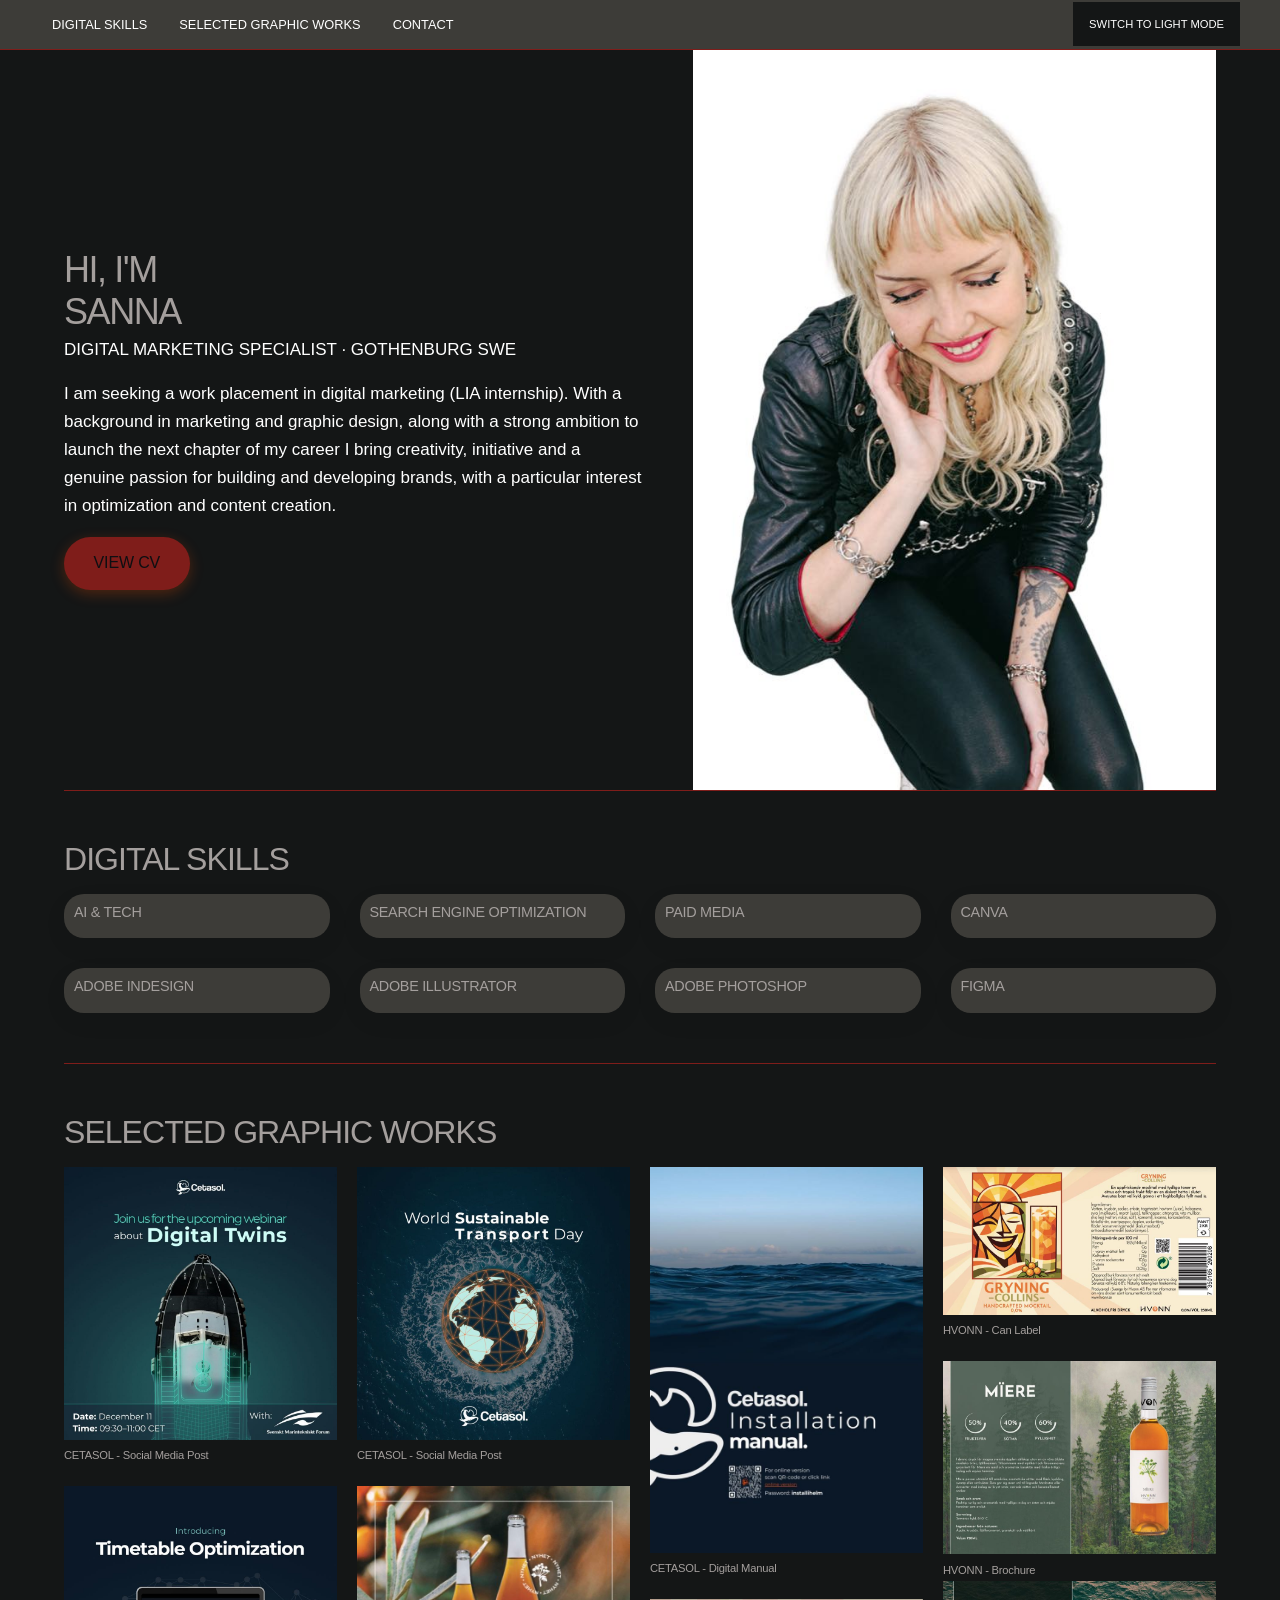
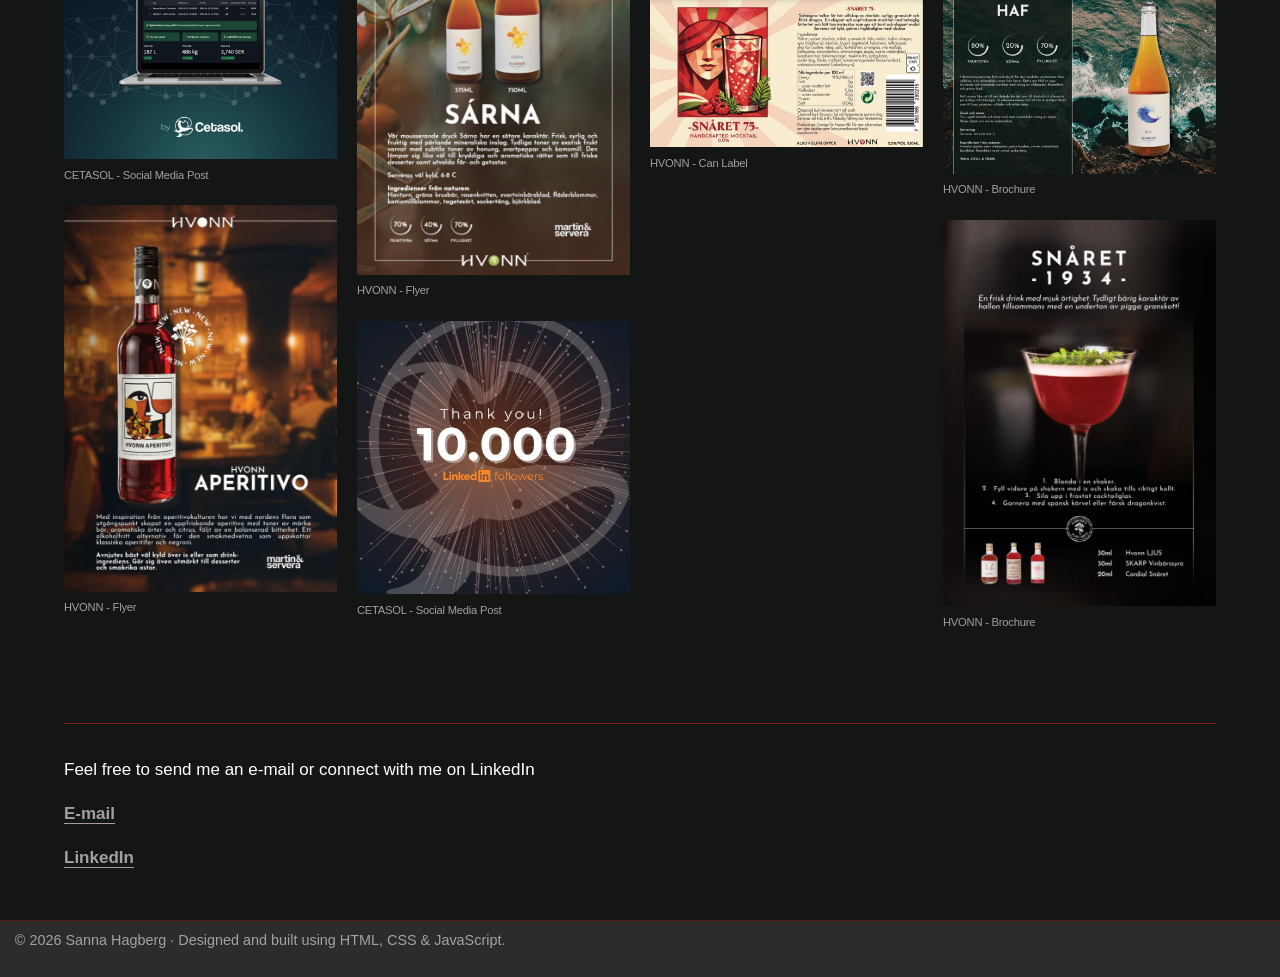
==== index.html @ 746842b5 "Publish current portfolio website" ====
<!DOCTYPE html>
<html lang="en">


<head>
    <meta charset="utf-8">
    <meta name="viewport" content="width=device-width, initial-scale=1">
    <title>Sanna Hagberg – Digital marknadsförare i Göteborg</title>
    <meta name="description" content="Sanna Hagberg personlig portfolio/hemsida">
    <link rel="stylesheet" href="style.css">
    <script defer src="script.js"></script>
    <!-- Google Tag Manager -->
    <script>(function (w, d, s, l, i) {
            w[l] = w[l] || []; w[l].push({
                'gtm.start':
                    new Date().getTime(), event: 'gtm.js'
            }); var f = d.getElementsByTagName(s)[0],
                j = d.createElement(s), dl = l != 'dataLayer' ? '&l=' + l : ''; j.async = true; j.src =
                    'https://www.googletagmanager.com/gtm.js?id=' + i + dl; f.parentNode.insertBefore(j, f);
        })(window, document, 'script', 'dataLayer', 'GTM-K5WHFFH3');</script>
    <!-- End Google Tag Manager -->
</head>

<dialog id="bildvisare">
    <button class="bildvisare-stang" type="button" aria-label="Stäng">×</button>
    <img src="" alt="">
</dialog>

<!--header-->

<body>
    <!-- Google Tag Manager (noscript) -->
    <noscript><iframe src="https://www.googletagmanager.com/ns.html?id=GTM-K5WHFFH3" height="0" width="0"
            style="display:none;visibility:hidden"></iframe></noscript>
    <!-- End Google Tag Manager (noscript) -->
    <header class="sidhuvud">
        <nav aria-label="Huvudmeny">
            <ul>
                <li><a href="#tjanster">DIGITAL SKILLS</a></li>
                <li><a href="#projekt">SELECTED GRAPHIC WORKS</a></li>
                <li><a href="#kontakt">CONTACT</a></li>
            </ul>
        </nav>
        <button id="tema" type="button" hidden>SWITCH TO LIGHT MODE</button>
    </header>
    <!--header slut-->
    <main>


        <section class="intro">
            <div class="intro-text">
                <h1>HI, I'M<br>SANNA</h1>
                <p class="intro-roll">DIGITAL MARKETING SPECIALIST · GOTHENBURG SWE</p>
                <p class="intro-beskrivning">
                    I am seeking a work placement in digital marketing (LIA internship). With a background in marketing
                    and graphic design, along with a strong ambition to launch the next chapter of my career I bring
                    creativity, initiative and a genuine passion for building and developing brands, with a particular
                    interest in optimization and content creation.
                </p>
                <a class="knapp" href="img/sannaCV.jpg" download>VIEW CV
                </a>
            </div>

            <div class="intro-bild">
                <img src="img/profilbild2.jpg" alt="Porträtt av Sanna Hagberg">
            </div>
        </section>
        <!--hero slut-->

        <!--skills section-->
        <section id="tjanster">
            <h2>DIGITAL SKILLS</h2>
            <ul class="rutnat">
                <li class="kort">
                    <h3>AI & TECH</h3>
                </li>
                <li class="kort">
                    <h3>SEARCH ENGINE OPTIMIZATION</h3>
                </li>
                <li class="kort">
                    <h3>PAID MEDIA</h3>
                </li>
                <li class="kort">
                    <h3>CANVA</h3>
                </li>
                <li class="kort">
                    <h3>ADOBE INDESIGN</h3>
                </li>
                <li class="kort">
                    <h3>ADOBE ILLUSTRATOR</h3>
                </li>
                <li class="kort">
                    <h3>ADOBE PHOTOSHOP</h3>
                </li>
                <li class="kort">
                    <h3>FIGMA</h3>
                </li>
            </ul>
        </section>

        <!--projekt section-->
        <section id="projekt">
            <h2>SELECTED GRAPHIC WORKS</h2>
            <div class="rutnat">
                <article class="kort">
                    <img src="img/digitaltwin2.jpg" alt="Inlägg för Cetasol om digitala tvillingar">
                    <h3>CETASOL - Social Media Post</h3>
                </article>
                <article class="kort">
                    <img src="img/timet-introduction1 copy.jpg"
                        alt="Innehållskalender för en månad med inlägg markerade per kanal" width="600" height="400">
                    <h3>CETASOL - Social Media Post</h3>
                </article>
                <article class="kort">
                    <img src="img/aperitivo.jpg" alt="HVONN" width="600" height="400">
                    <h3>HVONN - Flyer</h3>
                </article>
                <article class="kort">
                    <img src="img/World Sustainable Transport Day copy.jpg" alt="sustainable" width="600" height="400">
                    <h3>CETASOL - Social Media Post</h3>
                </article>
                <article class="kort">
                    <img src="img/sarna.jpg" alt="sarna flyer" width="600" height="400">
                    <h3>HVONN - Flyer</h3>
                </article>
                <article class="kort">
                    <img src="img/10K-linkedin.jpg" alt="10K" width="600" height="400">
                    <h3>CETASOL - Social Media Post</h3>
                </article>
                <article class="kort">
                    <img src="img/manual-framsida.jpg" alt="10K" width="600" height="400">
                    <h3>CETASOL - Digital Manual</h3>
                </article>
                <article class="kort">
                    <img src="img/snåret75.jpg" alt="10K" width="600" height="400">
                    <h3>HVONN - Can Label</h3>
                </article>
                <article class="kort">
                    <img src="img/gryning.jpg" alt="10K" width="600" height="400">
                    <h3>HVONN - Can Label</h3>
                </article>
                <article class="kort">
                    <img src="img/miere.jpg" alt="10K" width="600" height="400">
                    <h3>HVONN - Brochure</h3>
                    <article class="kort">
                        <img src="img/haf.jpg" alt="10K" width="600" height="400">
                        <h3>HVONN - Brochure</h3>
                    </article>
                    <article class="kort">
                        <img src="img/snaret.jpg" alt="10K" width="600" height="400">
                        <h3>HVONN - Brochure</h3>
                    </article>
                </article>
            </div>
        </section>
        <!--projekt slut-->

        <!--kontakt section-->
        <section id="kontakt">
            <p>Feel free to send me an e-mail or connect with me on LinkedIn</p>
            <p><a href="mailto:sanna-hagberg@hotmail.com">E-mail</a></p>
            <p><a href="https://www.linkedin.com/in/sanna-hagberg-74225533b/" target="_blank"
                    rel="noopener">LinkedIn</a>
            </p>
        </section>
    </main>
    <!--kontakt slut-->

    <!--footer section-->
    <footer>
        <p>© 2026 Sanna Hagberg · Designed and built using HTML, CSS & JavaScript.</p>
    </footer>
    <!--footer slut-->
</body>


</html>
---- style.css ----
@import url('https://fonts.googleapis.com/css2?family=Plus+Jakarta+Sans:wght@400;500;600;700;800&display=swap');

/* 1 · Box-modellen: bredden gäller hela lådan */
*,
*::before,
*::after {
    box-sizing: border-box;
}

/* 2 · Varumärket som variabler */
:root {
    --text: #ffffff;
    --yta: #141616;
    --yta-2: #3D3C38;
    --kant: #7F1D1A;
    --primar: #A49F9D;
    --accent: #7F1D1A;
    --knapptext: #0e0f12;
    --luft: 1.25rem;
    --radie: 20px;
    --skugga: 0 8px 24px rgba(20, 21, 24, 0.06);
}

/* 3 · Grundstil (mobilversionen först) */
html {
    scroll-behavior: smooth;
}

body {
    margin: 0;
    font-family: "Google Sans Flex", sans-serif;
    font-weight: 300;
    font-size: 1.0625rem;
    line-height: 1.65;
    color: var(--text);
    background: var(--yta);
    transition: background-color 0.25s ease, color 0.25s ease;
    overflow-x: hidden;
}

h1,
h2,
h3 {
    line-height: 1.15;
    color: var(--primar);
    font-weight: 800;
    letter-spacing: -0.03em;
    margin-top: 0;
}

h1 {
    font-size: 1.875rem;
    margin-bottom: 0.25rem;
    letter-spacing: -0.04em;
}

h2 {
    font-size: 1.65rem;
    margin-bottom: 1rem;
}

h3 {
    font-size: 0.9rem;
    font-weight: 500;
    margin-bottom: 0.5rem;
}

p {
    max-width: 65ch;
    margin-top: 0;
    margin-bottom: 1rem;
}

a {
    color: var(--primar);
    transition: color 0.2s ease;
}

a:hover {
    color: var(--accent);
}

img {
    max-width: 100%;
    height: auto;
    display: block;
}

/* 4 · Sidhuvud och meny */
.sidhuvud {
    display: flex;
    flex-direction: column;
    align-items: flex-start;
    gap: 0.5rem;
    padding: 0.2rem var(--luft);
    background: var(--yta-2);
    border-bottom: 1px solid var(--kant);
    transition: background-color 0.25s ease, border-color 0.25s ease;
}

.roll {
    margin: 0;
    font-size: 0.95rem;
    font-weight: 500;
    opacity: 0.8;
}

nav ul {
    display: flex;
    flex-wrap: wrap;
    gap: 0.5rem;
    list-style: none;
    margin: 0;
    padding: 0;
}

nav a {
    display: inline-block;
    padding: 0.4rem 0.75rem;
    font-size: 0.80rem;
    font-weight: 500;
    text-decoration: none;
    color: var(--text);
    border-radius: 999px;
    transition: background-color 0.2s ease, color 0.2s ease;
}

nav a:hover {
    background: var(--yta);
    color: var(--accent);
    text-decoration: none;
}

/* 5 · Innehållsytan */
main {
    max-width: 90rem;
    margin: 0 auto;
    padding: 0 clamp(1.5rem, 5vw, 5rem);
}

section {
    padding: calc(var(--luft) * 2.5) 0;
    border-bottom: 1px solid var(--kant);
}

section:last-of-type {
    border-bottom: none;
}

.intro {
    display: grid;
    grid-template-columns: 1fr 0.9fr;
    align-items: center;
    /* Behåller textens nuvarande placering */
    gap: 3rem;
    min-height: 620px;
    padding: 0;
}

.intro-bild {
    align-self: end;
    height: auto;
    overflow: visible;
    border: none;
    background: radial-gradient(ellipse at 55% 55%,
            rgba(255, 255, 255, 0.22) 0%,
            rgba(255, 255, 255, 0.10) 40%,
            rgba(255, 255, 255, 0) 72%);
}

.intro-bild img {
    width: 100%;
    height: auto;
    object-fit: contain;
    object-position: bottom;
}

/* På mindre skärmar hamnar bilden under texten */
@media (max-width: 48rem) {
    .intro {
        grid-template-columns: 1fr;
        gap: 2rem;
    }

    .intro-bild {
        height: auto;
        max-width: 400px;
        width: 100%;
        margin: 0 auto;
    }
}

.knapp {
    display: inline-flex;
    align-items: center;
    justify-content: center;
    min-height: 48px;
    padding: 0.85rem 1.85rem;
    background: var(--accent);
    color: var(--knapptext);
    font-size: 1rem;
    font-weight: 700;
    text-decoration: none;
    border-radius: 999px;
    letter-spacing: -0.01em;
    box-shadow: 0 4px 14px rgba(255, 84, 0, 0.25);
    transition: transform 0.2s ease, box-shadow 0.2s ease, filter 0.2s ease;
}

.knapp:hover {
    transform: translateY(-2px);
    box-shadow: 0 8px 22px rgba(255, 84, 0, 0.35);
    color: var(--knapptext);
}

#om img {
    border-radius: var(--radie);
    border: 1px solid var(--kant);
    box-shadow: var(--skugga);
    margin-bottom: var(--luft);
    max-width: 100%;
    object-fit: cover;
}

#kontakt {
    background: transparent;
    /* ingen fyllning */
    padding: 1rem 0;
    /* mindre luft inuti */
    border: none;
    border-radius: 0;
    /* rak ram */
    margin: 1rem 0;
    /* mindre luft utanför */
}

#kontakt a {
    font-weight: 700;
    text-decoration: underline;
    text-underline-offset: 4px;
}

/* 6 · Kort i ett rutnät */
.rutnat {
    display: grid;
    grid-template-columns: 1fr;
    gap: calc(var(--luft) * 1.25);
    list-style: none;
    padding: 0;
    margin: 0;
}

.kort {
    background: #3D3C38;
    padding: calc(var(--luft) * 0.5);
    border: none;
    border-radius: var(--radie);
    box-shadow: var(--skugga);
    transition: transform 0.2s ease, border-color 0.2s ease, box-shadow 0.2s ease;
    display: flex;
    flex-direction: column;
}

.kort:hover {
    transform: translateY(-4px);
    border-color: var(--accent);
    box-shadow: 0 12px 28px rgba(0, 0, 0, 0.08);
}

.kort h3 {
    margin-top: 0;
    letter-spacing: -0.02em;
}

.kort p {
    margin-bottom: 0;
    font-size: 0.975rem;
    opacity: 0.9;
}

.kort img {
    border-radius: calc(var(--radie) - 6px);
    margin-bottom: var(--luft);
    width: 100%;
    aspect-ratio: 16 / 10;
    object-fit: cover;
    background-color: var(--kant);
}

#projekt .kort img {
    cursor: zoom-in;
}

#bildvisare {
    position: relative;
    max-width: min(90vw, 1200px);
    max-height: 90vh;
    padding: 2.5rem 1rem 1rem;
    border: none;
    background: #141616;
}

#bildvisare::backdrop {
    background: rgb(0 0 0 / 85%);
}

#bildvisare img {
    display: block;
    max-width: 100%;
    max-height: calc(90vh - 3.5rem);
    width: auto;
    height: auto;
    object-fit: contain;
}

.bildvisare-stang {
    position: absolute;
    top: 0.25rem;
    right: 0.5rem;
    padding: 0 0.5rem;
    font-size: 2rem;
    cursor: pointer;
}

/* 7 · Knappar och fokus */
button {
    font: inherit;
    font-size: 0.7rem;
    font-weight: 400;
    min-height: 44px;
    padding: 0.1rem 1.0rem;
    color: var(--text);
    background: var(--yta);
    border: none;
    border-radius: none;
    cursor: pointer;
    transition: all 0.2s ease;
}

button:hover {
    border-color: var(--accent);
    color: var(--accent);
}

/* Extra tydlig fokusram för tangentbordsnavigering */
a:focus-visible,
button:focus-visible,
.knapp:focus-visible {
    outline: 3px solid var(--accent);
    outline-offset: 3px;
    border-radius: 6px;
}

footer {
    padding: 0.5rem 0rem;
    text-align: center;
    background: var(--yta-2);
    border-top: 1px solid var(--kant);
    font-size: 0.9rem;
    opacity: 0.60;
}

/* 8 · Större skärmar */
@media (min-width: 48rem) {
    .sidhuvud {
        flex-direction: row;
        justify-content: space-between;
        align-items: center;
        padding: 0.15rem calc(var(--luft) * 2);
    }

    h1 {
        font-size: 2.25rem;
    }

    h2 {
        font-size: 2rem;
    }

    .rutnat {
        grid-template-columns: repeat(2, 1fr);
        gap: calc(var(--luft) * 1.5);
    }

    #om {
        display: grid;
        grid-template-columns: 280px 1fr;
        column-gap: calc(var(--luft) * 2.5);
        row-gap: var(--luft);
        align-items: start;
    }

    #om h2 {
        grid-column: 1 / -1;
    }

    #om img {
        grid-row: 2 / span 3;
        margin-bottom: 0;
        width: 100%;
        max-width: 280px;
    }
}

@media (min-width: 68rem) {
    #projekt .rutnat {
        grid-template-columns: repeat(4, 1fr);
    }

    #tjanster .rutnat {
        grid-template-columns: repeat(4, 1fr);
    }
}

/* 9 · Mörkt läge: nya färger när body har klassen morkt */
body.morkt {
    --text: #f2efe9;
    --yta: #0e0f12;
    --yta-2: #17181e;
    --kant: #2a2c36;
    --primar: #ffffff;
    --accent: #ff6a26;
    --knapptext: #0e0f12;
    --skugga: 0 8px 24px rgba(0, 0, 0, 0.45);
}

body.morkt .kort:hover {
    box-shadow: 0 12px 28px rgba(0, 0, 0, 0.6);
}

body.morkt .knapp {
    box-shadow: 0 4px 16px rgba(255, 106, 38, 0.35);
}

body.morkt .knapp:hover {
    box-shadow: 0 8px 24px rgba(255, 106, 38, 0.5);
}

/* Projektgalleri med bilder i olika format */
#projekt .rutnat {
    display: block;
    columns: 4 220px;
    column-gap: 1.25rem;
}

#projekt .kort {
    display: inline-flex;
    width: 100%;
    margin: 0 0 1.25rem;
    padding: 0.75rem;
    break-inside: avoid;
}

#projekt .kort img {
    width: 100%;
    height: auto;
    aspect-ratio: auto;
    object-fit: contain;
    margin-bottom: 0.6rem;
}

#projekt .kort h3 {
    font-size: 0.7rem;
    margin: 0 0 0.25rem;
}

#projekt .kort p {
    font-size: 0.85rem;
    line-height: 1.45;
    color: #555;
}

#projekt .kort {
    padding: 0;
    border: none;
    border-radius: 0;
    box-shadow: none;
    background: transparent;
}

#projekt .kort:hover {
    transform: none;
    border-color: transparent;
    box-shadow: none;
}

#projekt .kort img {
    border-radius: 0;
}

h1,
h2,
h3,
nav,
button,
.knapp {
    font-family: "Oswald", sans-serif;
    font-weight: 400;
}
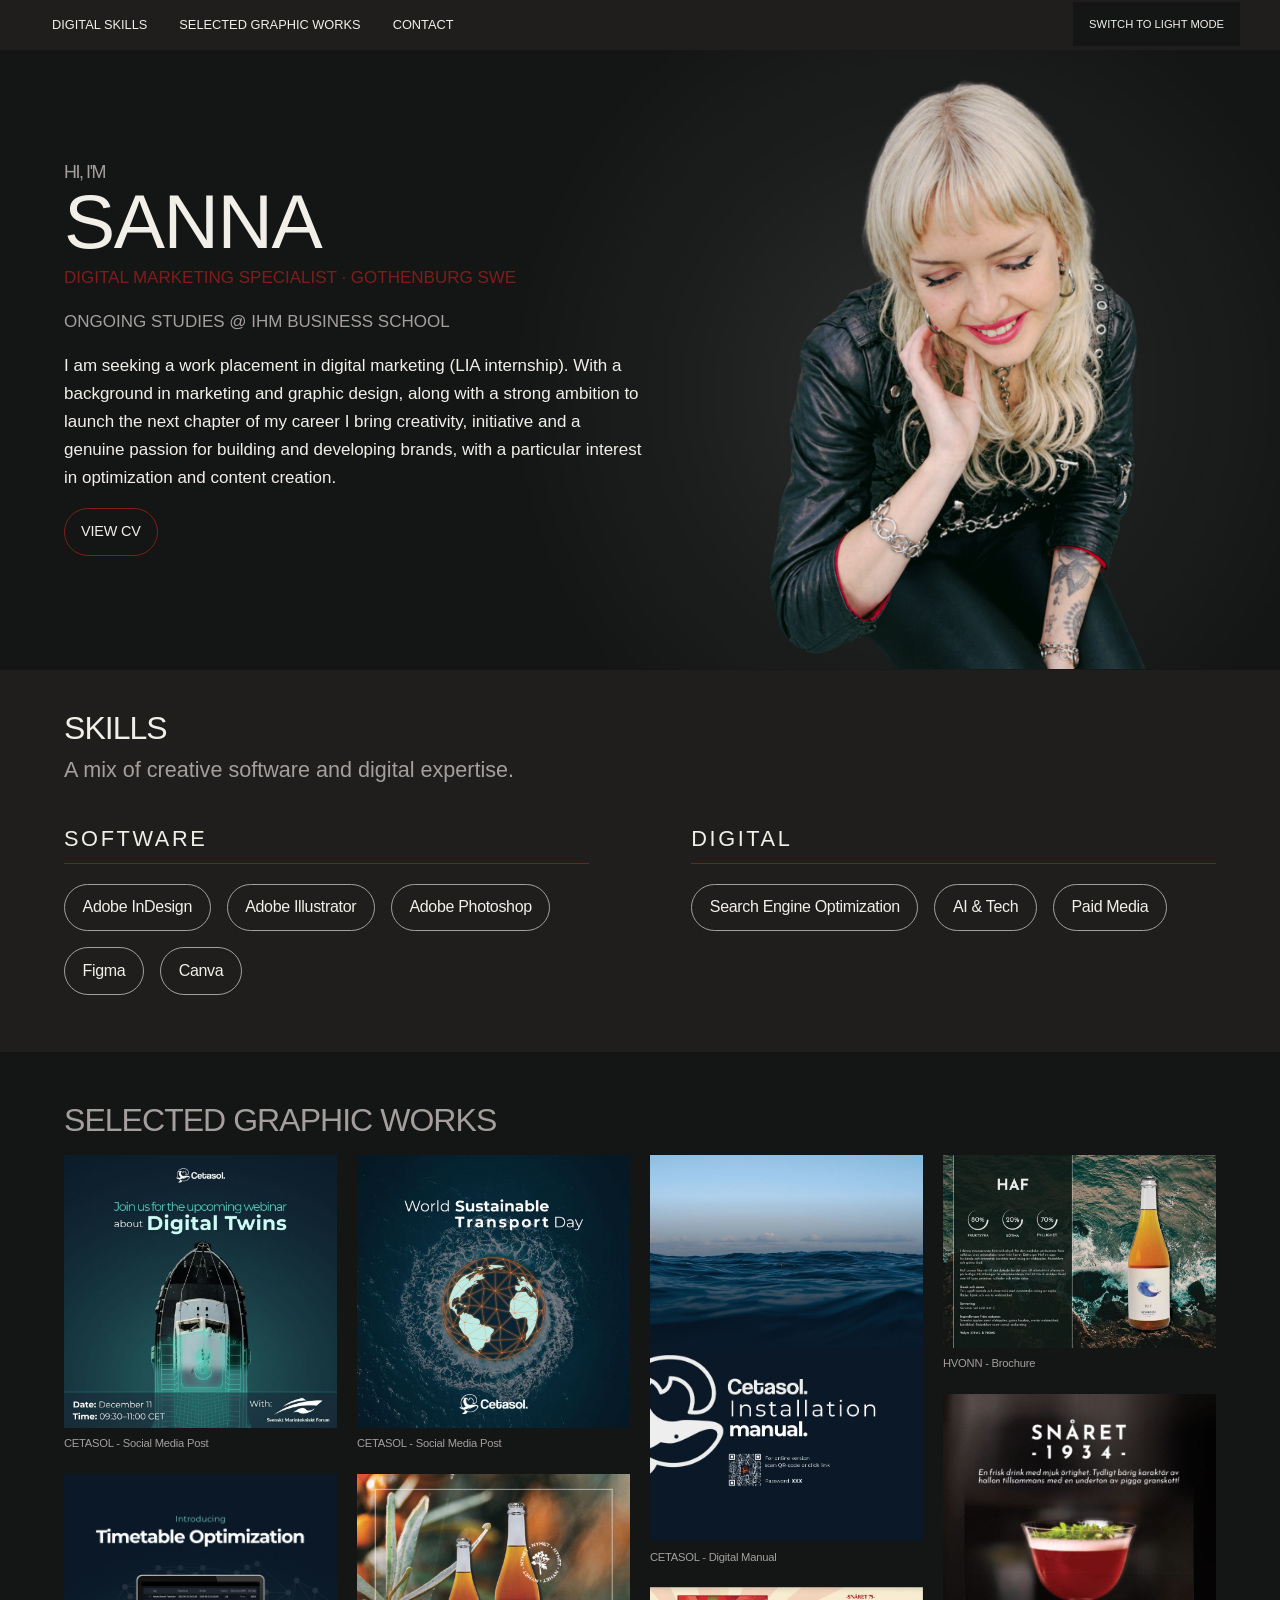
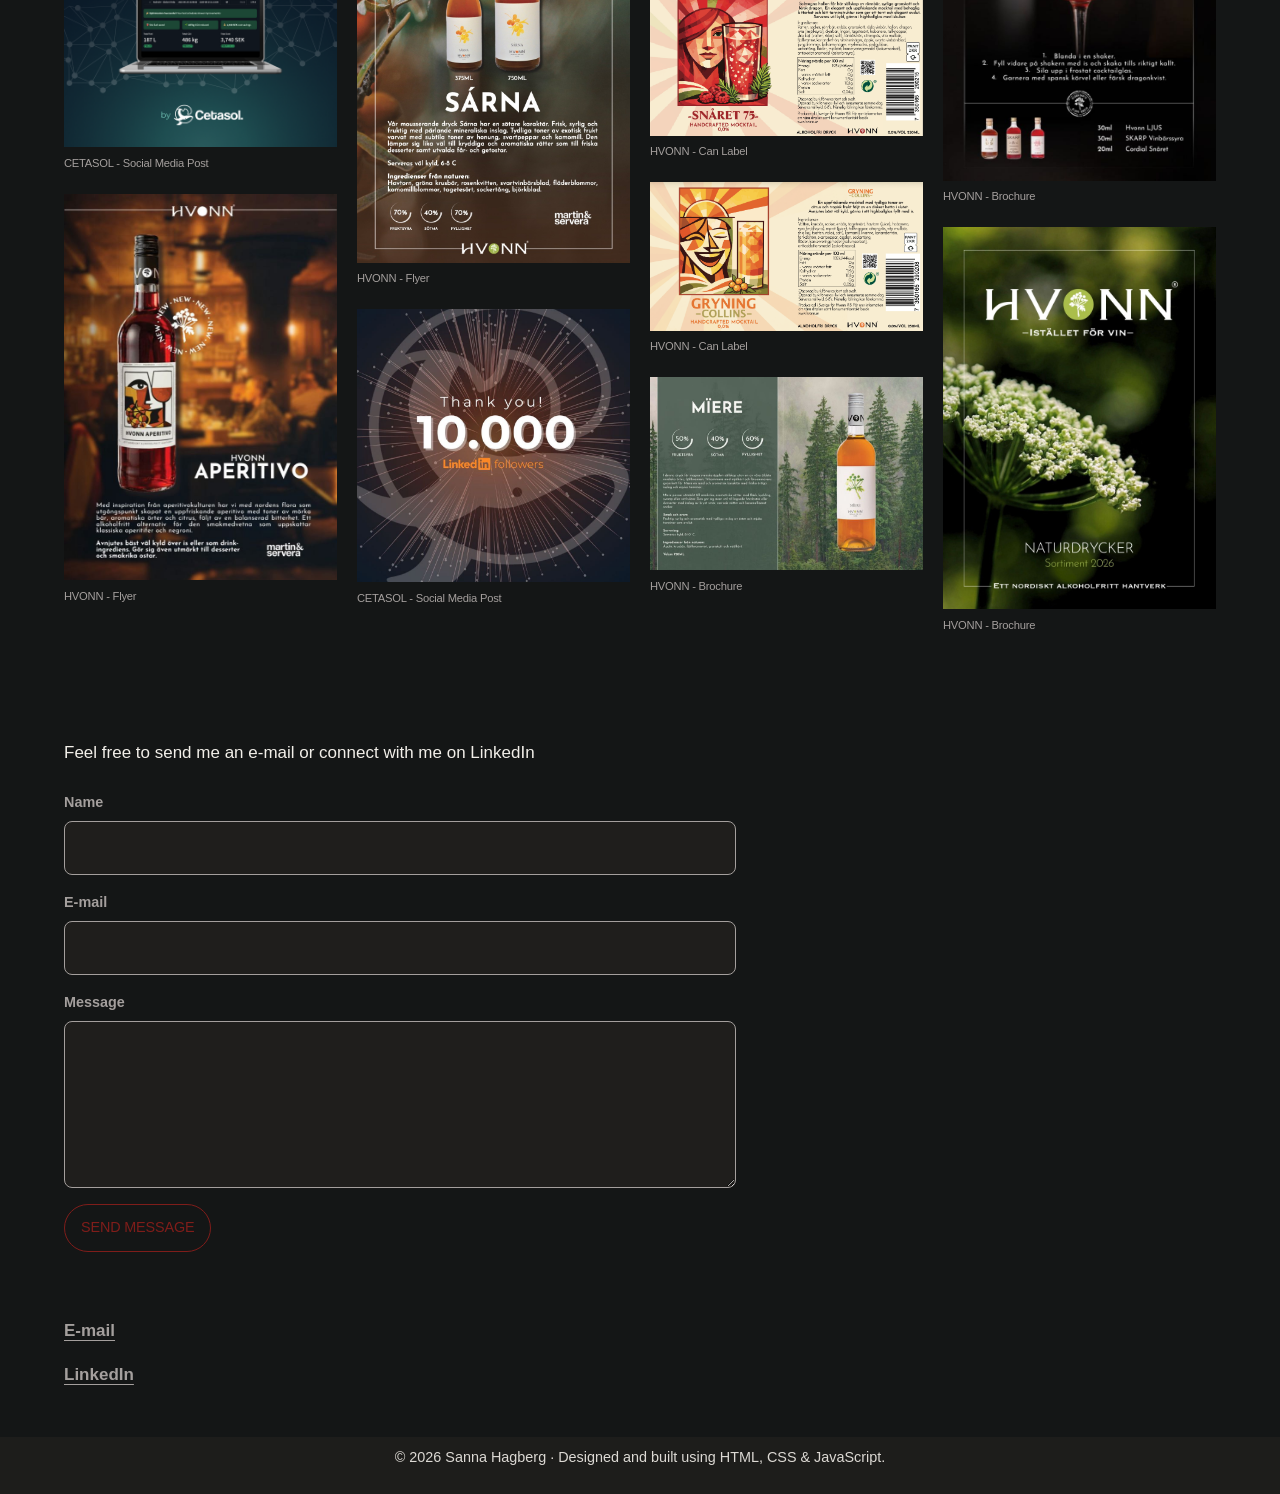
==== commit a5e48ba9: "Update portfolio website and assets" ====
--- a/index.html
+++ b/index.html
@@ -21,11 +21,6 @@
     <!-- End Google Tag Manager -->
 </head>
 
-<dialog id="bildvisare">
-    <button class="bildvisare-stang" type="button" aria-label="Stäng">×</button>
-    <img src="" alt="">
-</dialog>
-
 <!--header-->
 
 <body>
@@ -49,53 +44,66 @@
 
         <section class="intro">
             <div class="intro-text">
-                <h1>HI, I'M<br>SANNA</h1>
+                <h1><span class="intro-greeting">HI, I'M</span><span class="intro-name">SANNA</span></h1>
                 <p class="intro-roll">DIGITAL MARKETING SPECIALIST · GOTHENBURG SWE</p>
+                <p class="intro-studies">ONGOING STUDIES @ IHM BUSINESS SCHOOL</p>
                 <p class="intro-beskrivning">
                     I am seeking a work placement in digital marketing (LIA internship). With a background in marketing
                     and graphic design, along with a strong ambition to launch the next chapter of my career I bring
                     creativity, initiative and a genuine passion for building and developing brands, with a particular
                     interest in optimization and content creation.
                 </p>
-                <a class="knapp" href="img/sannaCV.jpg" download>VIEW CV
-                </a>
+                <button class="knapp" id="visa-cv" type="button">VIEW CV</button>
             </div>
 
             <div class="intro-bild">
-                <img src="img/profilbild2.jpg" alt="Porträtt av Sanna Hagberg">
+                <img src="img/test.png" alt="Porträtt av Sanna Hagberg">
             </div>
         </section>
         <!--hero slut-->
 
         <!--skills section-->
         <section id="tjanster">
-            <h2>DIGITAL SKILLS</h2>
-            <ul class="rutnat">
-                <li class="kort">
-                    <h3>AI & TECH</h3>
-                </li>
-                <li class="kort">
-                    <h3>SEARCH ENGINE OPTIMIZATION</h3>
-                </li>
-                <li class="kort">
-                    <h3>PAID MEDIA</h3>
-                </li>
-                <li class="kort">
-                    <h3>CANVA</h3>
-                </li>
-                <li class="kort">
-                    <h3>ADOBE INDESIGN</h3>
-                </li>
-                <li class="kort">
-                    <h3>ADOBE ILLUSTRATOR</h3>
-                </li>
-                <li class="kort">
-                    <h3>ADOBE PHOTOSHOP</h3>
-                </li>
-                <li class="kort">
-                    <h3>FIGMA</h3>
-                </li>
-            </ul>
+            <div class="skills-heading">
+                <h2>SKILLS</h2>
+                <p>A mix of creative software and digital expertise.</p>
+            </div>
+            <div class="skills-layout">
+                <div class="skill-group">
+                    <h3>SOFTWARE</h3>
+                    <ul class="rutnat">
+                        <li class="kort">
+                            <h3>Adobe InDesign</h3>
+                        </li>
+                        <li class="kort">
+                            <h3>Adobe Illustrator</h3>
+                        </li>
+                        <li class="kort">
+                            <h3>Adobe Photoshop</h3>
+                        </li>
+                        <li class="kort">
+                            <h3>Figma</h3>
+                        </li>
+                        <li class="kort">
+                            <h3>Canva</h3>
+                        </li>
+                    </ul>
+                </div>
+                <div class="skill-group">
+                    <h3>DIGITAL</h3>
+                    <ul class="rutnat">
+                        <li class="kort">
+                            <h3>Search Engine Optimization</h3>
+                        </li>
+                        <li class="kort">
+                            <h3>AI &amp; Tech</h3>
+                        </li>
+                        <li class="kort">
+                            <h3>Paid Media</h3>
+                        </li>
+                    </ul>
+                </div>
+            </div>
         </section>
 
         <!--projekt section-->
@@ -107,7 +115,7 @@
                     <h3>CETASOL - Social Media Post</h3>
                 </article>
                 <article class="kort">
-                    <img src="img/timet-introduction1 copy.jpg"
+                    <img src="img/timet-introduction1 copy.png"
                         alt="Innehållskalender för en månad med inlägg markerade per kanal" width="600" height="400">
                     <h3>CETASOL - Social Media Post</h3>
                 </article>
@@ -120,7 +128,7 @@
                     <h3>CETASOL - Social Media Post</h3>
                 </article>
                 <article class="kort">
-                    <img src="img/sarna.jpg" alt="sarna flyer" width="600" height="400">
+                    <img src="img/sarna.jpeg" alt="sarna flyer" width="600" height="400">
                     <h3>HVONN - Flyer</h3>
                 </article>
                 <article class="kort">
@@ -128,28 +136,32 @@
                     <h3>CETASOL - Social Media Post</h3>
                 </article>
                 <article class="kort">
-                    <img src="img/manual-framsida.jpg" alt="10K" width="600" height="400">
+                    <img src="img/manual.jpg" alt="10K" width="600" height="400">
                     <h3>CETASOL - Digital Manual</h3>
                 </article>
                 <article class="kort">
-                    <img src="img/snåret75.jpg" alt="10K" width="600" height="400">
+                    <img src="img/snåret75.png" alt="10K" width="600" height="400">
                     <h3>HVONN - Can Label</h3>
                 </article>
                 <article class="kort">
-                    <img src="img/gryning.jpg" alt="10K" width="600" height="400">
+                    <img src="img/gryning.png" alt="10K" width="600" height="400">
                     <h3>HVONN - Can Label</h3>
                 </article>
                 <article class="kort">
                     <img src="img/miere.jpg" alt="10K" width="600" height="400">
                     <h3>HVONN - Brochure</h3>
-                    <article class="kort">
-                        <img src="img/haf.jpg" alt="10K" width="600" height="400">
-                        <h3>HVONN - Brochure</h3>
-                    </article>
-                    <article class="kort">
-                        <img src="img/snaret.jpg" alt="10K" width="600" height="400">
-                        <h3>HVONN - Brochure</h3>
-                    </article>
+                </article>
+                <article class="kort">
+                    <img src="img/haf.jpg" alt="10K" width="600" height="400">
+                    <h3>HVONN - Brochure</h3>
+                </article>
+                <article class="kort">
+                    <img src="img/snaret.jpg" alt="10K" width="600" height="400">
+                    <h3>HVONN - Brochure</h3>
+                </article>
+                <article class="kort">
+                    <img src="img/framsida-natur.jpg" alt="10K" width="600" height="400">
+                    <h3>HVONN - Brochure</h3>
                 </article>
             </div>
         </section>
@@ -158,6 +170,22 @@
         <!--kontakt section-->
         <section id="kontakt">
             <p>Feel free to send me an e-mail or connect with me on LinkedIn</p>
+            <form id="kontakt-form" class="kontakt-form">
+                <div class="form-falt">
+                    <label for="kontakt-namn">Name</label>
+                    <input id="kontakt-namn" name="name" type="text" autocomplete="name" required>
+                </div>
+                <div class="form-falt">
+                    <label for="kontakt-epost">E-mail</label>
+                    <input id="kontakt-epost" name="email" type="email" autocomplete="email" required>
+                </div>
+                <div class="form-falt">
+                    <label for="kontakt-meddelande">Message</label>
+                    <textarea id="kontakt-meddelande" name="message" rows="5" required></textarea>
+                </div>
+                <button class="knapp" type="submit">SEND MESSAGE</button>
+                <p id="kontakt-status" class="kontakt-status" role="status" aria-live="polite"></p>
+            </form>
             <p><a href="mailto:sanna-hagberg@hotmail.com">E-mail</a></p>
             <p><a href="https://www.linkedin.com/in/sanna-hagberg-74225533b/" target="_blank"
                     rel="noopener">LinkedIn</a>
@@ -171,6 +199,10 @@
         <p>© 2026 Sanna Hagberg · Designed and built using HTML, CSS & JavaScript.</p>
     </footer>
     <!--footer slut-->
+    <dialog id="bildvisare" tabindex="-1">
+        <button class="bildvisare-stang" type="button" aria-label="Stäng">×</button>
+        <img src="" alt="">
+    </dialog>
 </body>
 
 
--- a/style.css
+++ b/style.css
@@ -9,16 +9,16 @@
 
 /* 2 · Varumärket som variabler */
 :root {
-    --text: #ffffff;
+    --text: #F2EFE9;
     --yta: #141616;
-    --yta-2: #3D3C38;
-    --kant: #7F1D1A;
+    --yta-2: #1F1E1C;
+    --kant: transparent;
     --primar: #A49F9D;
     --accent: #7F1D1A;
-    --knapptext: #0e0f12;
+    --knapptext: #F2EFE9;
     --luft: 1.25rem;
     --radie: 20px;
-    --skugga: 0 8px 24px rgba(20, 21, 24, 0.06);
+    --skugga: 0 8px 24px rgba(0, 0, 0, 0.35);
 }
 
 /* 3 · Grundstil (mobilversionen först) */
@@ -52,6 +52,29 @@
     font-size: 1.875rem;
     margin-bottom: 0.25rem;
     letter-spacing: -0.04em;
+}
+
+.intro-greeting,
+.intro-name {
+    display: block;
+}
+
+.intro-greeting {
+    font-size: clamp(1rem, 1.4vw, 1.25rem);
+}
+
+.intro-name {
+    color: var(--text);
+    font-size: clamp(3.5rem, 6vw, 5.5rem);
+    line-height: 1;
+}
+
+.intro-roll {
+    color: var(--accent);
+}
+
+.intro-studies {
+    color: var(--primar);
 }
 
 h2 {
@@ -133,14 +156,61 @@
 
 /* 5 · Innehållsytan */
 main {
-    max-width: 90rem;
-    margin: 0 auto;
-    padding: 0 clamp(1.5rem, 5vw, 5rem);
+    max-width: none;
+    margin: 0;
+    padding: 0;
 }
 
 section {
-    padding: calc(var(--luft) * 2.5) 0;
+    padding: calc(var(--luft) * 2.5) clamp(1.5rem, 5vw, 5rem);
     border-bottom: 1px solid var(--kant);
+}
+
+#tjanster {
+    background-color: var(--yta-2);
+    padding: clamp(2rem, 3.2vw, 3rem) clamp(1.5rem, 5vw, 5rem) clamp(2.5rem, 4.4vw, 3.75rem);
+}
+
+.skills-heading {
+    margin-bottom: clamp(1.75rem, 3vw, 2.75rem);
+}
+
+.skills-heading h2 {
+    margin-bottom: 0.35rem;
+    color: var(--text);
+    font-weight: 400;
+    letter-spacing: -0.03em;
+    line-height: 1.1;
+}
+
+.skills-heading p {
+    margin: 0;
+    color: var(--primar);
+    font-size: clamp(1rem, 1.8vw, 1.35rem);
+}
+
+.skills-layout {
+    display: grid;
+    grid-template-columns: 1fr;
+    row-gap: clamp(2.5rem, 5vw, 4rem);
+    column-gap: clamp(3rem, 8vw, 7rem);
+    align-items: start;
+}
+
+.skill-group > h3 {
+    margin-bottom: 1.25rem;
+    padding-bottom: 0.75rem;
+    border-bottom: 1px solid var(--accent);
+    color: var(--text);
+    font-size: clamp(1.1rem, 1.7vw, 1.4rem);
+    letter-spacing: 0.12em;
+}
+
+.skill-group .rutnat {
+    display: flex;
+    flex-wrap: wrap;
+    align-content: flex-start;
+    gap: 1rem;
 }
 
 section:last-of-type {
@@ -154,23 +224,27 @@
     /* Behåller textens nuvarande placering */
     gap: 3rem;
     min-height: 620px;
-    padding: 0;
+    padding: 0 clamp(1.5rem, 5vw, 5rem);
+    background: radial-gradient(ellipse 34rem 36rem at 72% 55%,
+            rgba(255, 255, 255, 0.10) 0%,
+            rgba(255, 255, 255, 0.04) 42%,
+            rgba(255, 255, 255, 0) 76%);
 }
 
 .intro-bild {
+    width: min(100%, 560px);
     align-self: end;
     height: auto;
+    justify-self: center;
     overflow: visible;
     border: none;
-    background: radial-gradient(ellipse at 55% 55%,
-            rgba(255, 255, 255, 0.22) 0%,
-            rgba(255, 255, 255, 0.10) 40%,
-            rgba(255, 255, 255, 0) 72%);
 }
 
 .intro-bild img {
     width: 100%;
+    max-width: 460px;
     height: auto;
+    margin-inline: auto;
     object-fit: contain;
     object-position: bottom;
 }
@@ -180,6 +254,10 @@
     .intro {
         grid-template-columns: 1fr;
         gap: 2rem;
+        background: radial-gradient(ellipse 24rem 24rem at 50% 78%,
+                rgba(255, 255, 255, 0.10) 0%,
+                rgba(255, 255, 255, 0.04) 42%,
+                rgba(255, 255, 255, 0) 76%);
     }
 
     .intro-bild {
@@ -195,22 +273,29 @@
     align-items: center;
     justify-content: center;
     min-height: 48px;
-    padding: 0.85rem 1.85rem;
-    background: var(--accent);
-    color: var(--knapptext);
-    font-size: 1rem;
-    font-weight: 700;
+    padding: 0.55rem 1rem;
+    background: transparent;
+    border: 1px solid var(--accent);
+    color: var(--accent);
+    font-size: 0.9rem;
+    font-weight: 500;
     text-decoration: none;
     border-radius: 999px;
     letter-spacing: -0.01em;
-    box-shadow: 0 4px 14px rgba(255, 84, 0, 0.25);
+    box-shadow: none;
     transition: transform 0.2s ease, box-shadow 0.2s ease, filter 0.2s ease;
 }
 
+#visa-cv {
+    color: var(--text);
+}
+
 .knapp:hover {
-    transform: translateY(-2px);
-    box-shadow: 0 8px 22px rgba(255, 84, 0, 0.35);
-    color: var(--knapptext);
+    transform: none;
+    background: rgb(127 29 26 / 12%);
+    border-color: var(--accent);
+    box-shadow: none;
+    color: var(--accent);
 }
 
 #om img {
@@ -225,7 +310,7 @@
 #kontakt {
     background: transparent;
     /* ingen fyllning */
-    padding: 1rem 0;
+    padding: 1rem clamp(1.5rem, 5vw, 5rem);
     /* mindre luft inuti */
     border: none;
     border-radius: 0;
@@ -239,6 +324,58 @@
     text-decoration: underline;
     text-underline-offset: 4px;
 }
+
+.kontakt-form {
+    display: grid;
+    gap: 1rem;
+    width: min(100%, 42rem);
+    margin: 1.5rem 0;
+}
+
+.form-falt {
+    display: grid;
+    gap: 0.4rem;
+}
+
+.form-falt label {
+    color: var(--primar);
+    font-size: 0.9rem;
+    font-weight: 600;
+}
+
+.form-falt input,
+.form-falt textarea {
+    width: 100%;
+    padding: 0.75rem 0.85rem;
+    color: var(--text);
+    background: var(--yta-2);
+    border: 1px solid var(--primar);
+    border-radius: 8px;
+    font: inherit;
+}
+
+.form-falt input:focus,
+.form-falt textarea:focus {
+    border-color: var(--accent);
+    outline: 2px solid var(--accent);
+    outline-offset: 2px;
+}
+
+.form-falt textarea {
+    resize: vertical;
+}
+
+.kontakt-form .knapp {
+    justify-self: start;
+    cursor: pointer;
+}
+
+.kontakt-status {
+    min-height: 1.5em;
+    margin: 0;
+    color: var(--primar);
+}
+
 
 /* 6 · Kort i ett rutnät */
 .rutnat {
@@ -272,6 +409,32 @@
     letter-spacing: -0.02em;
 }
 
+#tjanster .kort {
+    align-items: center;
+    justify-content: center;
+    flex: 0 1 auto;
+    max-width: 100%;
+    padding: 0.85rem 1.1rem;
+    background: transparent;
+    border: 1px solid var(--primar);
+    border-radius: 999px;
+    box-shadow: none;
+    text-align: center;
+}
+
+#tjanster .kort:hover {
+    transform: none;
+    background: rgb(255 255 255 / 8%);
+    border-color: var(--text);
+    box-shadow: none;
+}
+
+#tjanster .kort h3 {
+    margin: 0;
+    font-size: 1rem;
+    color: var(--text);
+}
+
 .kort p {
     margin-bottom: 0;
     font-size: 0.975rem;
@@ -292,7 +455,9 @@
 }
 
 #bildvisare {
-    position: relative;
+    position: fixed;
+    inset: 0;
+    margin: auto;
     max-width: min(90vw, 1200px);
     max-height: 90vh;
     padding: 2.5rem 1rem 1rem;
@@ -313,6 +478,21 @@
     object-fit: contain;
 }
 
+#bildvisare.cv-visning {
+    overflow: auto;
+}
+
+#bildvisare.cv-visning img {
+    cursor: zoom-in;
+}
+
+#bildvisare.cv-visning.cv-zoomad img {
+    width: min(80vw, 1100px);
+    max-width: none;
+    max-height: none;
+    cursor: zoom-out;
+}
+
 .bildvisare-stang {
     position: absolute;
     top: 0.25rem;
@@ -352,12 +532,16 @@
 }
 
 footer {
-    padding: 0.5rem 0rem;
+    padding: 0.5rem clamp(1.5rem, 5vw, 5rem);
     text-align: center;
     background: var(--yta-2);
     border-top: 1px solid var(--kant);
     font-size: 0.9rem;
-    opacity: 0.60;
+    opacity: 0.90;
+}
+
+footer p {
+    margin-inline: auto;
 }
 
 /* 8 · Större skärmar */
@@ -382,6 +566,12 @@
         gap: calc(var(--luft) * 1.5);
     }
 
+    .skills-layout {
+        grid-template-columns: repeat(2, minmax(0, 1fr));
+        row-gap: calc(var(--luft) * 2);
+        column-gap: clamp(4rem, 8vw, 8rem);
+    }
+
     #om {
         display: grid;
         grid-template-columns: 280px 1fr;
@@ -407,20 +597,17 @@
         grid-template-columns: repeat(4, 1fr);
     }
 
-    #tjanster .rutnat {
-        grid-template-columns: repeat(4, 1fr);
-    }
 }
 
 /* 9 · Mörkt läge: nya färger när body har klassen morkt */
 body.morkt {
-    --text: #f2efe9;
-    --yta: #0e0f12;
-    --yta-2: #17181e;
-    --kant: #2a2c36;
-    --primar: #ffffff;
-    --accent: #ff6a26;
-    --knapptext: #0e0f12;
+    --text: #F2EFE9;
+    --yta: #141616;
+    --yta-2: #1F1E1C;
+    --kant: transparent;
+    --primar: #A49F9D;
+    --accent: #7F1D1A;
+    --knapptext: #F2EFE9;
     --skugga: 0 8px 24px rgba(0, 0, 0, 0.45);
 }
 
@@ -429,11 +616,11 @@
 }
 
 body.morkt .knapp {
-    box-shadow: 0 4px 16px rgba(255, 106, 38, 0.35);
+    box-shadow: 0 4px 16px rgba(127, 29, 26, 0.4);
 }
 
 body.morkt .knapp:hover {
-    box-shadow: 0 8px 24px rgba(255, 106, 38, 0.5);
+    box-shadow: 0 8px 24px rgba(127, 29, 26, 0.55);
 }
 
 /* Projektgalleri med bilder i olika format */
@@ -467,7 +654,7 @@
 #projekt .kort p {
     font-size: 0.85rem;
     line-height: 1.45;
-    color: #555;
+    color: #A49F9D;
 }
 
 #projekt .kort {
@@ -496,4 +683,4 @@
 .knapp {
     font-family: "Oswald", sans-serif;
     font-weight: 400;
-}+}
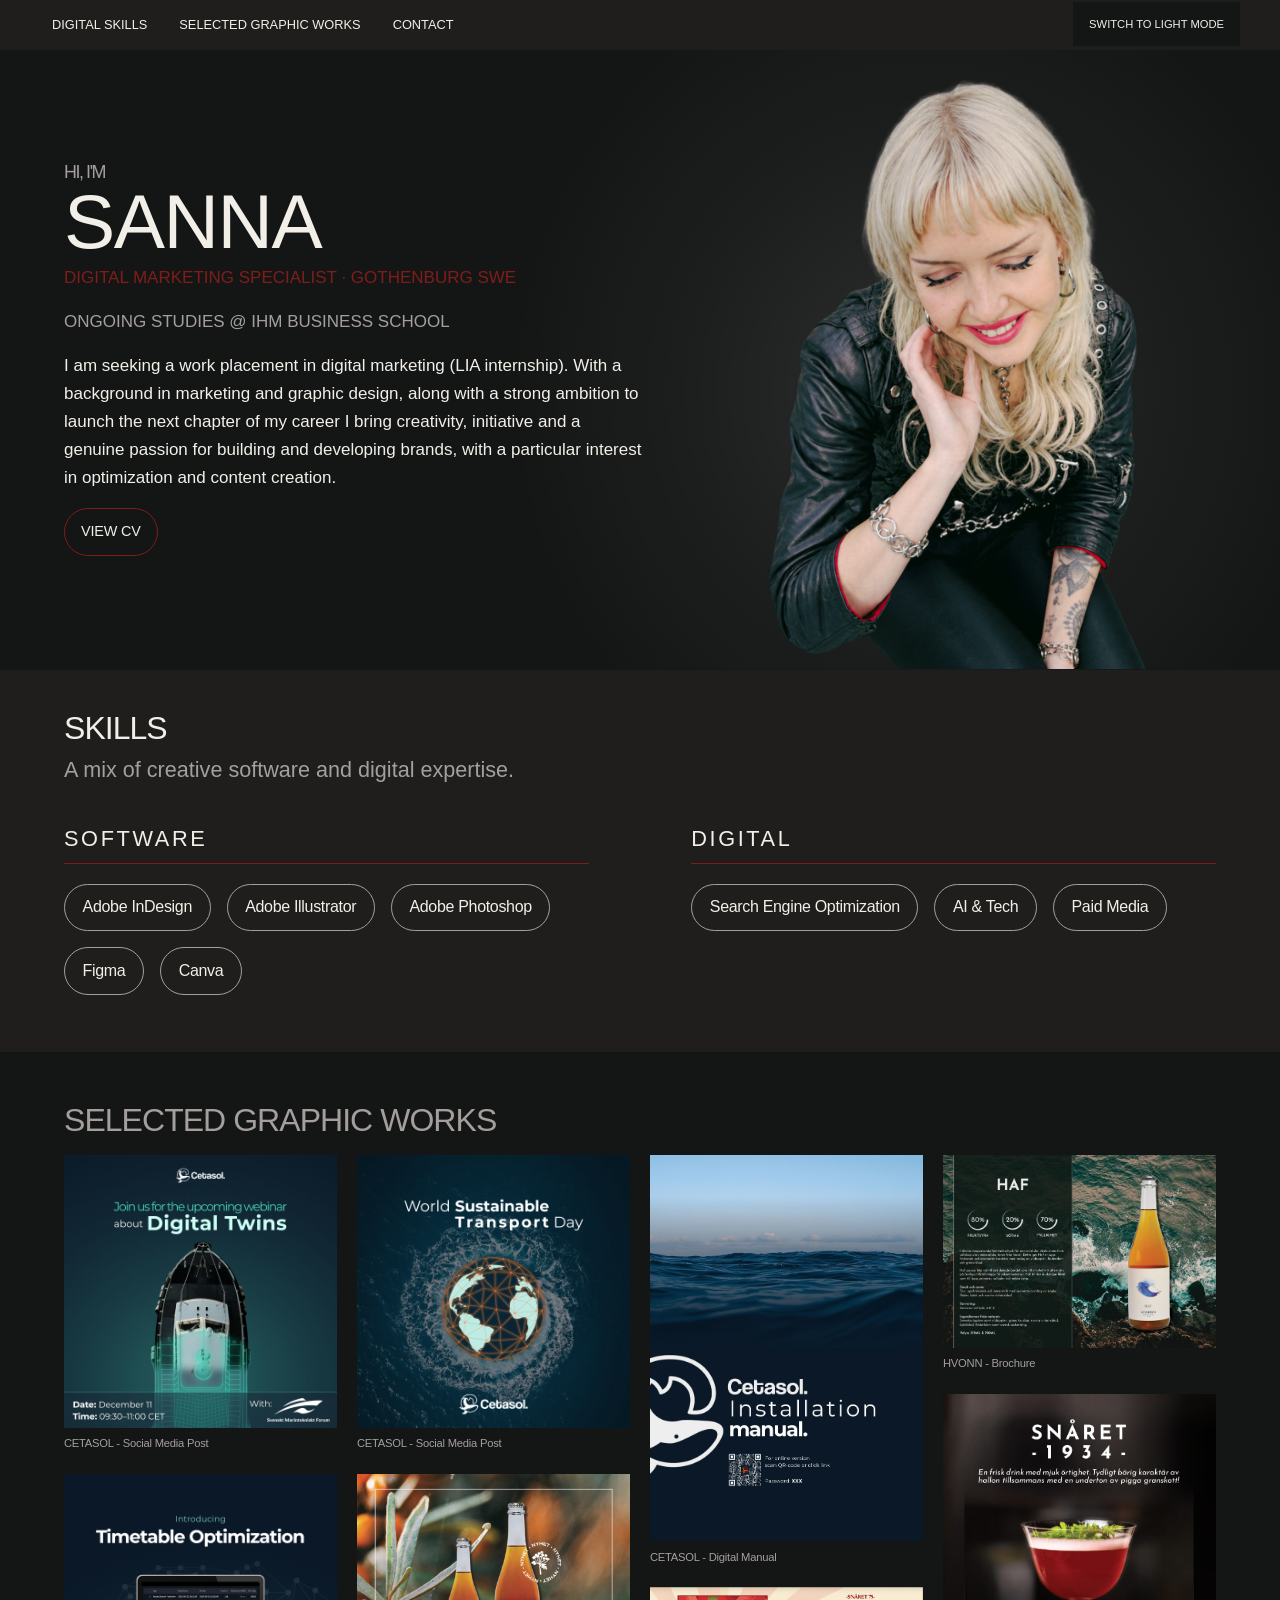
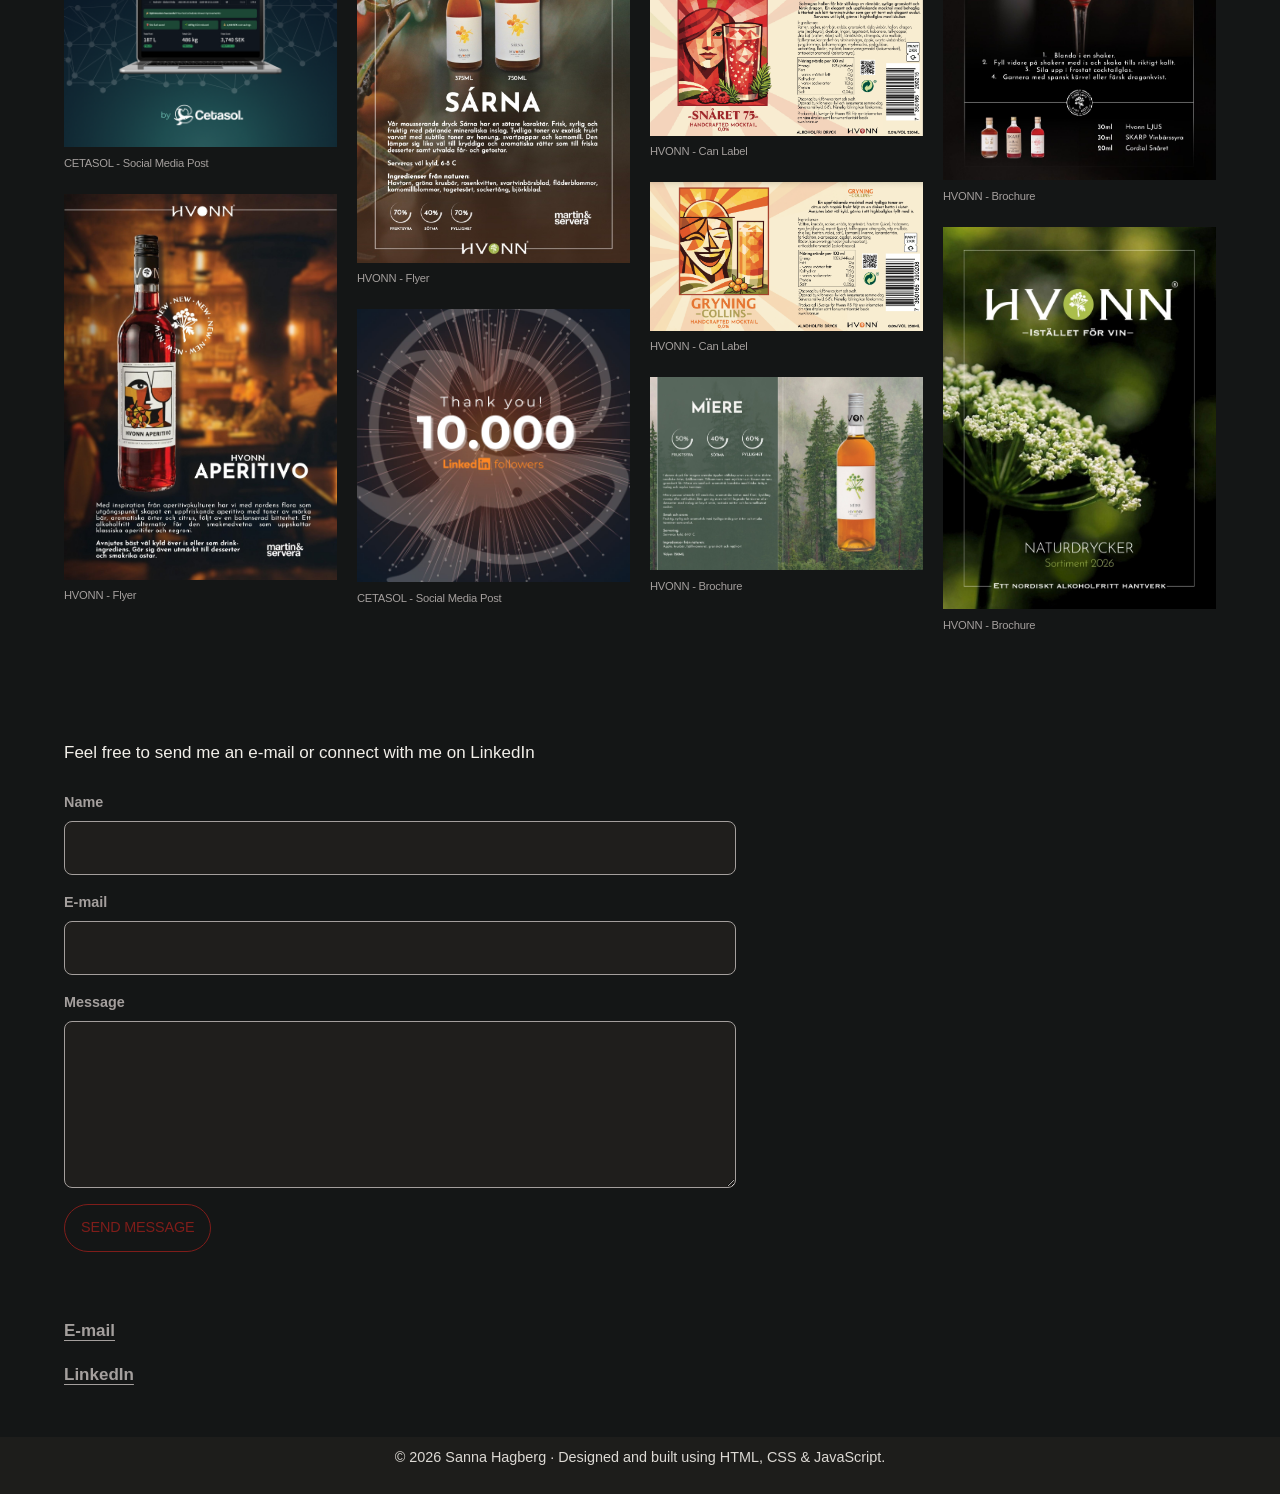
==== commit 32d01c95: "Add Cookiebot consent banner" ====
--- a/index.html
+++ b/index.html
@@ -7,6 +7,8 @@
     <meta name="viewport" content="width=device-width, initial-scale=1">
     <title>Sanna Hagberg – Digital marknadsförare i Göteborg</title>
     <meta name="description" content="Sanna Hagberg personlig portfolio/hemsida">
+    <!-- Cookiebot consent banner -->
+    <script id="Cookiebot" src="https://consent.cookiebot.com/uc.js" data-cbid="83751328-d236-43d3-8480-4d28d0c49bd7" data-blockingmode="auto" type="text/javascript"></script>
     <link rel="stylesheet" href="style.css">
     <script defer src="script.js"></script>
     <!-- Google Tag Manager -->
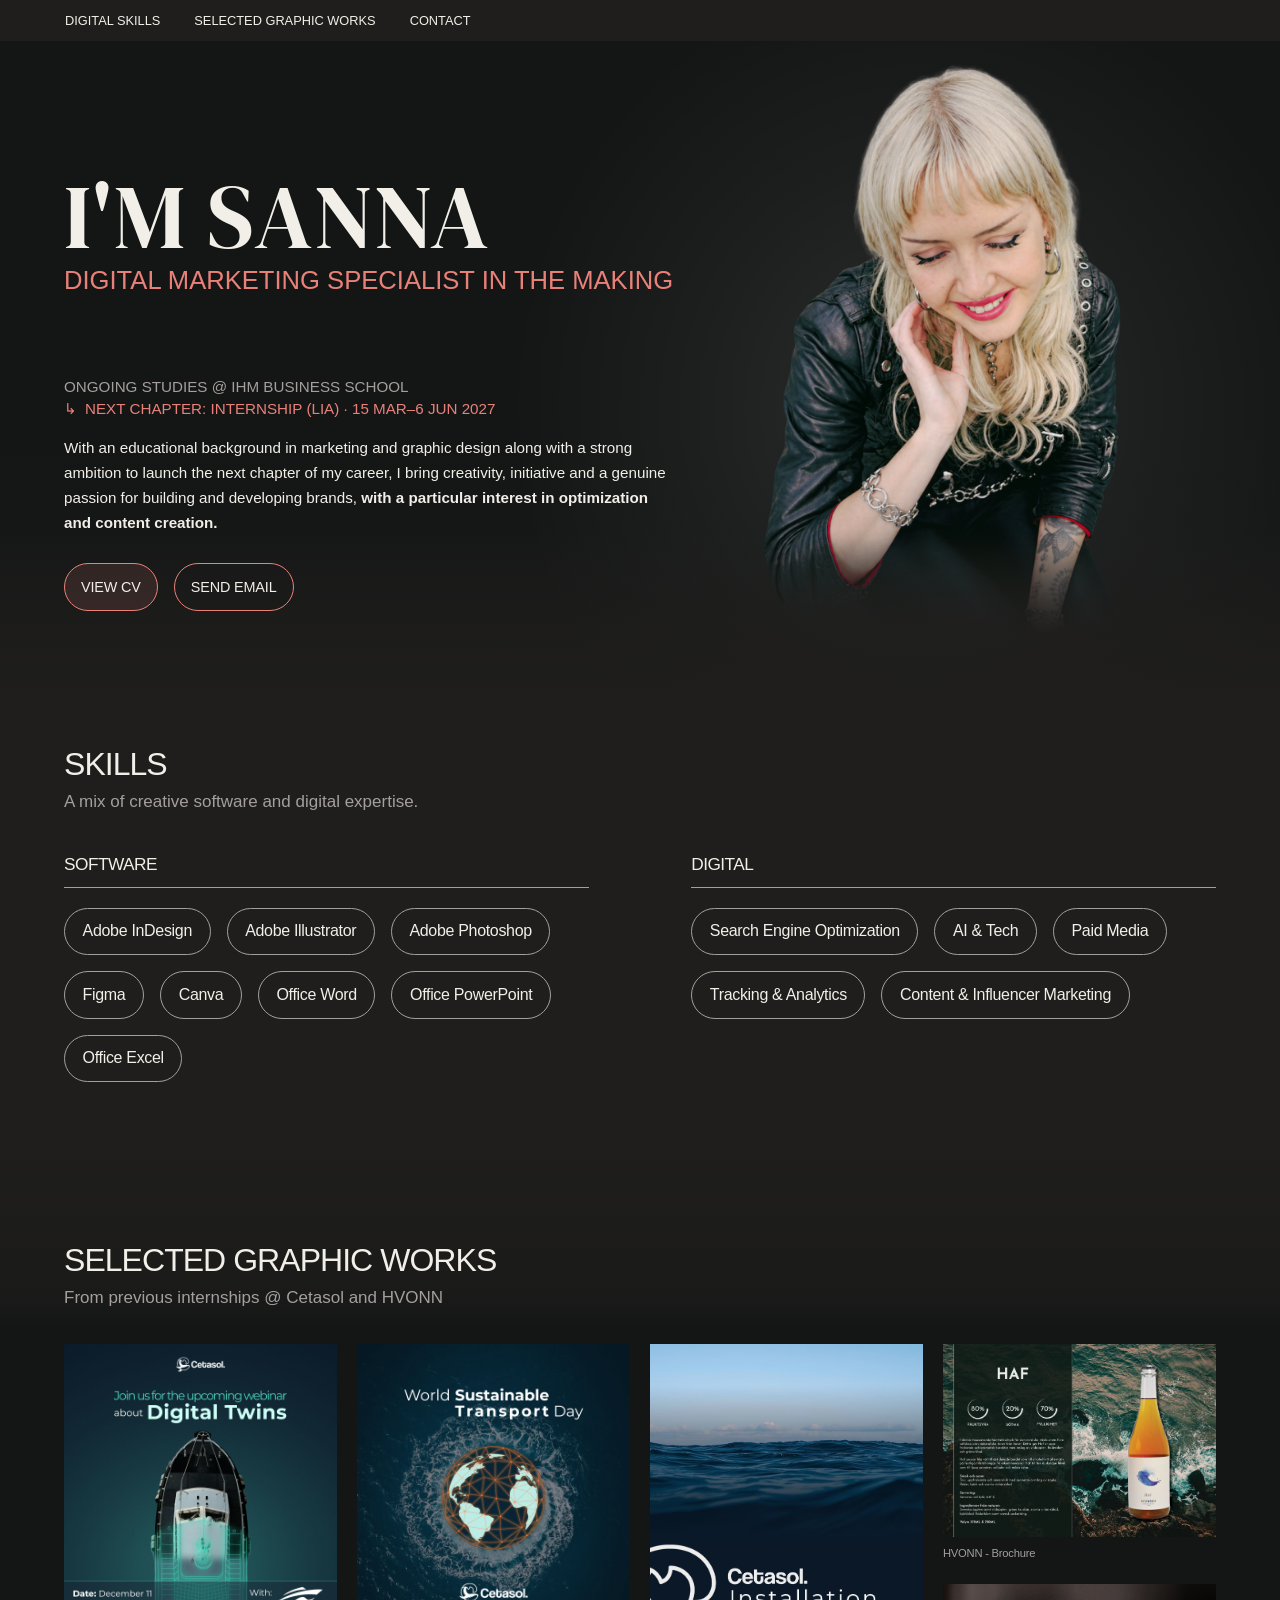
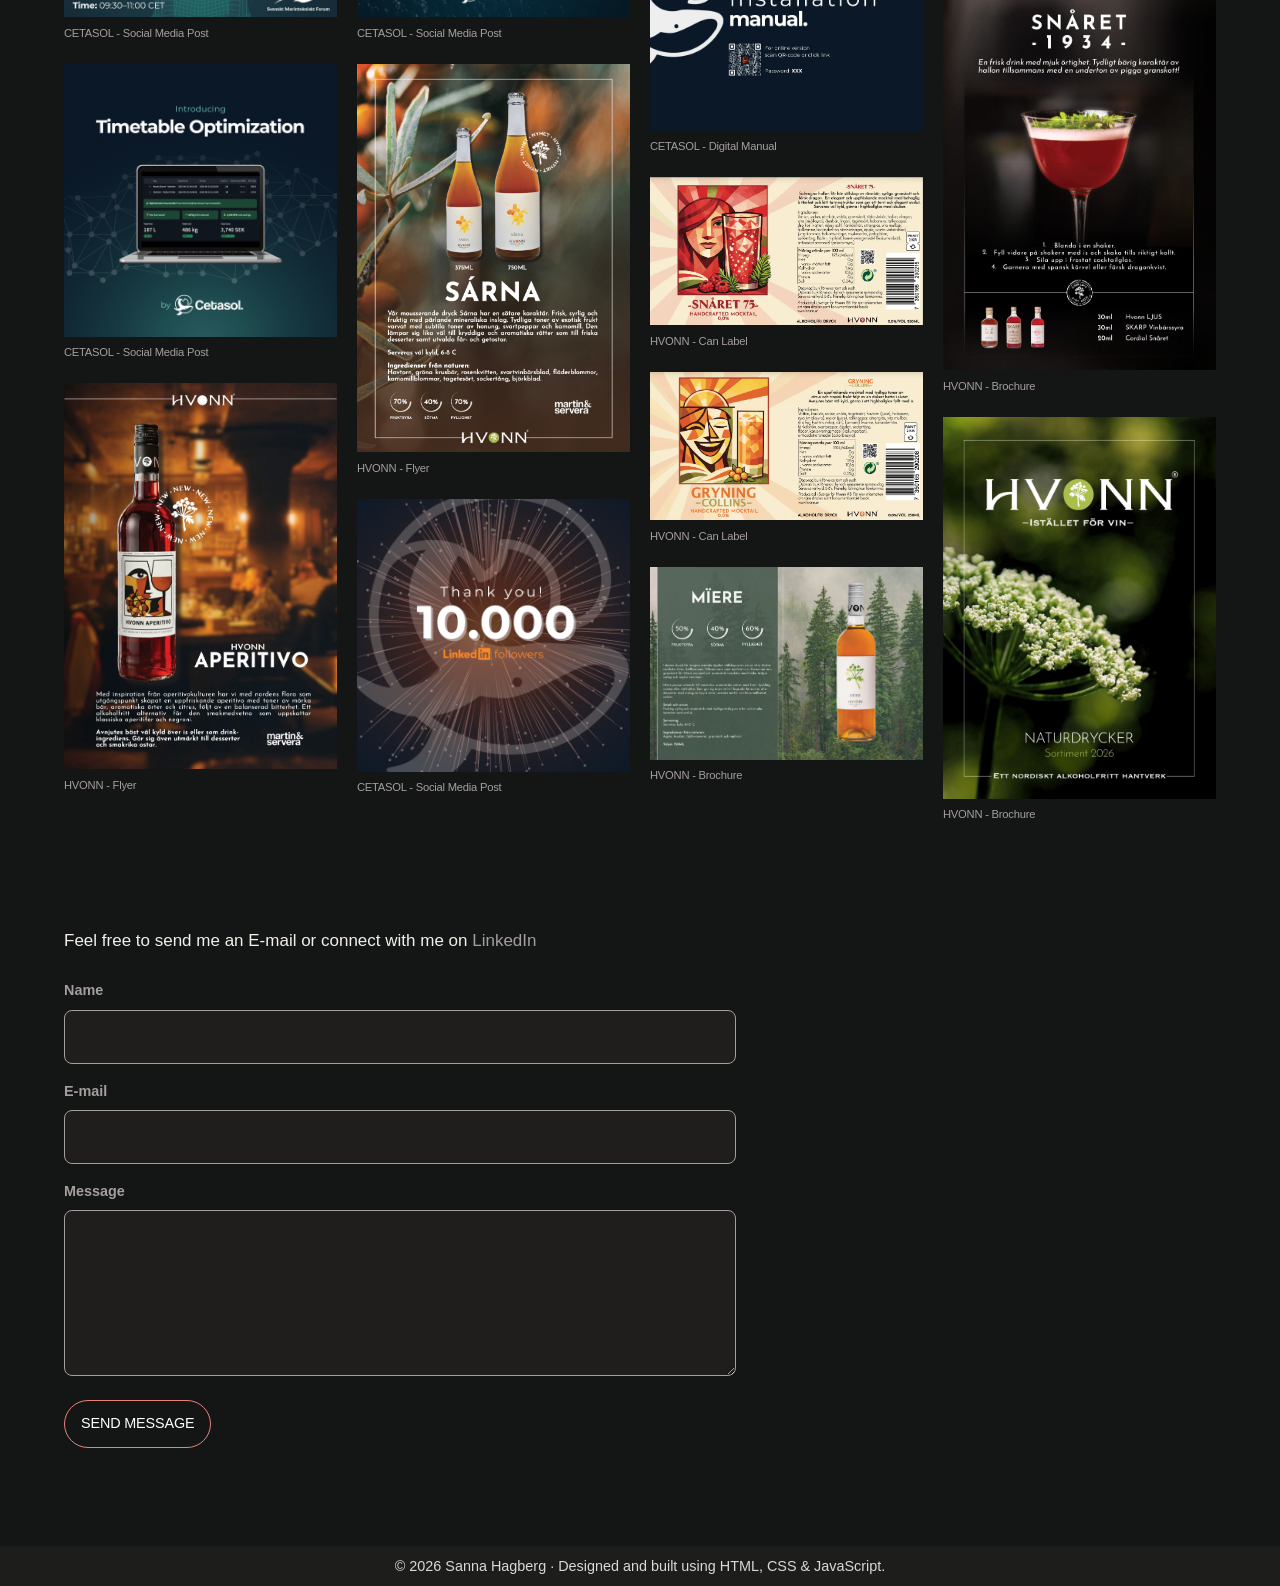
==== commit 7ef29399: "Publish updated portfolio website" ====
--- a/index.html
+++ b/index.html
@@ -8,7 +8,8 @@
     <title>Sanna Hagberg – Digital marknadsförare i Göteborg</title>
     <meta name="description" content="Sanna Hagberg personlig portfolio/hemsida">
     <!-- Cookiebot consent banner -->
-    <script id="Cookiebot" src="https://consent.cookiebot.com/uc.js" data-cbid="83751328-d236-43d3-8480-4d28d0c49bd7" data-blockingmode="auto" type="text/javascript"></script>
+    <script id="Cookiebot" src="https://consent.cookiebot.com/uc.js" data-cbid="83751328-d236-43d3-8480-4d28d0c49bd7"
+        data-blockingmode="auto" type="text/javascript"></script>
     <link rel="stylesheet" href="style.css">
     <script defer src="script.js"></script>
     <!-- Google Tag Manager -->
@@ -25,7 +26,7 @@
 
 <!--header-->
 
-<body>
+<body id="toppen">
     <!-- Google Tag Manager (noscript) -->
     <noscript><iframe src="https://www.googletagmanager.com/ns.html?id=GTM-K5WHFFH3" height="0" width="0"
             style="display:none;visibility:hidden"></iframe></noscript>
@@ -38,7 +39,6 @@
                 <li><a href="#kontakt">CONTACT</a></li>
             </ul>
         </nav>
-        <button id="tema" type="button" hidden>SWITCH TO LIGHT MODE</button>
     </header>
     <!--header slut-->
     <main>
@@ -46,16 +46,20 @@
 
         <section class="intro">
             <div class="intro-text">
-                <h1><span class="intro-greeting">HI, I'M</span><span class="intro-name">SANNA</span></h1>
-                <p class="intro-roll">DIGITAL MARKETING SPECIALIST · GOTHENBURG SWE</p>
+                <h1><span class="intro-greeting"></span><span class="intro-name">I'M SANNA</span></h1>
+                <p class="intro-roll">DIGITAL MARKETING SPECIALIST IN THE MAKING</p>
                 <p class="intro-studies">ONGOING STUDIES @ IHM BUSINESS SCHOOL</p>
+                <p class="intro-lia"><span aria-hidden="true">↳</span>NEXT CHAPTER: INTERNSHIP (LIA) · 15 MAR–6 JUN 2027
+                </p>
                 <p class="intro-beskrivning">
-                    I am seeking a work placement in digital marketing (LIA internship). With a background in marketing
-                    and graphic design, along with a strong ambition to launch the next chapter of my career I bring
-                    creativity, initiative and a genuine passion for building and developing brands, with a particular
-                    interest in optimization and content creation.
+                    With an educational background in marketing and graphic design along with a strong ambition to
+                    launch the next chapter of my career, I bring creativity, initiative and a genuine passion for
+                    building and developing brands, <strong>with a particular interest in optimization and content creation.</strong>
                 </p>
-                <button class="knapp" id="visa-cv" type="button">VIEW CV</button>
+                <div class="intro-actions">
+                    <button class="knapp" id="visa-cv" type="button">VIEW CV</button>
+                    <a class="knapp" href="mailto:sanna-hagberg@hotmail.com">SEND EMAIL</a>
+                </div>
             </div>
 
             <div class="intro-bild">
@@ -89,6 +93,15 @@
                         <li class="kort">
                             <h3>Canva</h3>
                         </li>
+                        <li class="kort">
+                            <h3>Office Word</h3>
+                        </li>
+                        <li class="kort">
+                            <h3>Office PowerPoint</h3>
+                        </li>
+                        <li class="kort">
+                            <h3>Office Excel</h3>
+                        </li>
                     </ul>
                 </div>
                 <div class="skill-group">
@@ -103,6 +116,12 @@
                         <li class="kort">
                             <h3>Paid Media</h3>
                         </li>
+                        <li class="kort">
+                            <h3>Tracking & Analytics</h3>
+                        </li>
+                        <li class="kort">
+                            <h3>Content & Influencer Marketing</h3>
+                        </li>
                     </ul>
                 </div>
             </div>
@@ -111,6 +130,7 @@
         <!--projekt section-->
         <section id="projekt">
             <h2>SELECTED GRAPHIC WORKS</h2>
+            <p>From previous internships @ Cetasol and HVONN</p>
             <div class="rutnat">
                 <article class="kort">
                     <img src="img/digitaltwin2.jpg" alt="Inlägg för Cetasol om digitala tvillingar">
@@ -171,7 +191,9 @@
 
         <!--kontakt section-->
         <section id="kontakt">
-            <p>Feel free to send me an e-mail or connect with me on LinkedIn</p>
+            <p>Feel free to send me an E-mail or connect with me on <a
+                    href="https://www.linkedin.com/in/sanna-hagberg-74225533b/" target="_blank"
+                    rel="noopener">LinkedIn</a></p>
             <form id="kontakt-form" class="kontakt-form">
                 <div class="form-falt">
                     <label for="kontakt-namn">Name</label>
@@ -188,10 +210,6 @@
                 <button class="knapp" type="submit">SEND MESSAGE</button>
                 <p id="kontakt-status" class="kontakt-status" role="status" aria-live="polite"></p>
             </form>
-            <p><a href="mailto:sanna-hagberg@hotmail.com">E-mail</a></p>
-            <p><a href="https://www.linkedin.com/in/sanna-hagberg-74225533b/" target="_blank"
-                    rel="noopener">LinkedIn</a>
-            </p>
         </section>
     </main>
     <!--kontakt slut-->
@@ -201,6 +219,11 @@
         <p>© 2026 Sanna Hagberg · Designed and built using HTML, CSS & JavaScript.</p>
     </footer>
     <!--footer slut-->
+    <button class="knapp till-toppen" type="button" aria-label="Till sidans början" title="Till sidans början" hidden>
+        <svg aria-hidden="true" viewBox="0 0 24 24" focusable="false">
+            <path d="m5 14 7-7 7 7M12 8v11" />
+        </svg>
+    </button>
     <dialog id="bildvisare" tabindex="-1">
         <button class="bildvisare-stang" type="button" aria-label="Stäng">×</button>
         <img src="" alt="">
@@ -208,4 +231,4 @@
 </body>
 
 
-</html>+</html>
--- a/style.css
+++ b/style.css
@@ -1,4 +1,4 @@
-@import url('https://fonts.googleapis.com/css2?family=Plus+Jakarta+Sans:wght@400;500;600;700;800&display=swap');
+@import url('https://fonts.googleapis.com/css2?family=DM+Serif+Display&family=Plus+Jakarta+Sans:wght@400;500;600;700;800&display=swap');
 
 /* 1 · Box-modellen: bredden gäller hela lådan */
 *,
@@ -14,7 +14,7 @@
     --yta-2: #1F1E1C;
     --kant: transparent;
     --primar: #A49F9D;
-    --accent: #7F1D1A;
+    --accent: #EA8179;
     --knapptext: #F2EFE9;
     --luft: 1.25rem;
     --radie: 20px;
@@ -54,6 +54,29 @@
     letter-spacing: -0.04em;
 }
 
+.intro-location {
+    display: flex;
+    align-items: center;
+    gap: 0.4rem;
+    margin: 0 0 0.65rem;
+    color: var(--primar);
+    font-family: "Plus Jakarta Sans", sans-serif;
+    font-size: 0.7rem;
+    font-weight: 600;
+    letter-spacing: 0.08em;
+}
+
+.intro-location svg {
+    flex: 0 0 auto;
+    width: 1rem;
+    height: 1rem;
+    fill: none;
+    stroke: var(--accent);
+    stroke-width: 1.5;
+    stroke-linecap: round;
+    stroke-linejoin: round;
+}
+
 .intro-greeting,
 .intro-name {
     display: block;
@@ -65,16 +88,47 @@
 
 .intro-name {
     color: var(--text);
-    font-size: clamp(3.5rem, 6vw, 5.5rem);
     line-height: 1;
+    font-family: "DM Serif Display", Georgia, serif;
+    font-size: clamp(4rem, 7vw, 6.5rem);
+    font-weight: 400;
+    letter-spacing: 0.015em;
 }
 
 .intro-roll {
     color: var(--accent);
+    font-size: clamp(1.25rem, 2vw, 2rem);
+    line-height: 1.25;
+    white-space: nowrap;
 }
 
 .intro-studies {
     color: var(--primar);
+    margin-top: 5rem;
+    margin-bottom: 0.15rem;
+}
+
+.intro-studies,
+.intro-lia {
+    font-size: 0.95rem;
+    line-height: 1.3;
+}
+
+.intro-beskrivning {
+    max-width: none;
+    font-size: 0.95rem;
+}
+
+.intro-beskrivning strong {
+    font-weight: 800;
+}
+
+.intro-lia {
+    display: flex;
+    align-items: baseline;
+    gap: 0.5rem;
+    margin-bottom: 1rem;
+    color: var(--accent);
 }
 
 h2 {
@@ -115,10 +169,10 @@
     flex-direction: column;
     align-items: flex-start;
     gap: 0.5rem;
-    padding: 0.2rem var(--luft);
+    padding: 0.2rem clamp(1.5rem, 5vw, 5rem);
     background: var(--yta-2);
-    border-bottom: 1px solid var(--kant);
-    transition: background-color 0.25s ease, border-color 0.25s ease;
+    border: none;
+    transition: background-color 0.25s ease;
 }
 
 .roll {
@@ -137,6 +191,10 @@
     padding: 0;
 }
 
+nav {
+    margin-left: -0.75rem;
+}
+
 nav a {
     display: inline-block;
     padding: 0.4rem 0.75rem;
@@ -144,12 +202,14 @@
     font-weight: 500;
     text-decoration: none;
     color: var(--text);
+    border: 1px solid transparent;
     border-radius: 999px;
-    transition: background-color 0.2s ease, color 0.2s ease;
+    transition: background-color 0.2s ease, border-color 0.2s ease, color 0.2s ease;
 }
 
 nav a:hover {
-    background: var(--yta);
+    background: rgb(234 129 121 / 12%);
+    border-color: var(--accent);
     color: var(--accent);
     text-decoration: none;
 }
@@ -185,8 +245,8 @@
 
 .skills-heading p {
     margin: 0;
-    color: var(--primar);
-    font-size: clamp(1rem, 1.8vw, 1.35rem);
+    color: #A49F9D;
+    font-size: 1.0625rem;
 }
 
 .skills-layout {
@@ -202,8 +262,9 @@
     padding-bottom: 0.75rem;
     border-bottom: 1px solid var(--accent);
     color: var(--text);
-    font-size: clamp(1.1rem, 1.7vw, 1.4rem);
-    letter-spacing: 0.12em;
+    font-size: clamp(1rem, 1.35vw, 1.15rem);
+    font-weight: 400;
+    letter-spacing: -0.03em;
 }
 
 .skill-group .rutnat {
@@ -217,22 +278,72 @@
     border-bottom: none;
 }
 
+#projekt {
+    padding-top: clamp(5.5rem, 8vw, 7rem);
+    border-bottom: none;
+    background: linear-gradient(
+        to bottom,
+        #1F1E1C 0,
+        rgba(31, 30, 28, 0.6) 145px,
+        rgba(20, 22, 22, 0.6) 190px,
+        #141616 221px
+    );
+}
+
+#projekt > h2 {
+    color: var(--text);
+    margin-bottom: 0.35rem;
+}
+
+#projekt > p {
+    margin-bottom: 2rem;
+    color: #A49F9D;
+    font-size: 1.0625rem;
+}
+
 .intro {
+    position: relative;
+    isolation: isolate;
+    border-bottom: none;
     display: grid;
     grid-template-columns: 1fr 0.9fr;
     align-items: center;
     /* Behåller textens nuvarande placering */
     gap: 3rem;
     min-height: 620px;
-    padding: 0 clamp(1.5rem, 5vw, 5rem);
+    padding: 0 clamp(1.5rem, 5vw, 5rem) clamp(4rem, 8vh, 7rem);
     background: radial-gradient(ellipse 34rem 36rem at 72% 55%,
             rgba(255, 255, 255, 0.10) 0%,
             rgba(255, 255, 255, 0.04) 42%,
             rgba(255, 255, 255, 0) 76%);
 }
 
+.intro::after {
+    content: "";
+    position: absolute;
+    z-index: 2;
+    inset-inline: 0;
+    bottom: -1px;
+    height: clamp(280px, 32vh, 380px);
+    background: linear-gradient(to bottom, transparent 0%, rgba(31, 30, 28, 0.12) 38%, rgba(31, 30, 28, 0.72) 72%, #1F1E1C 100%);
+    pointer-events: none;
+}
+
+.intro-text {
+    position: relative;
+    z-index: 3;
+    transform: translateY(clamp(1.5rem, 4vh, 3rem));
+}
+
+.intro-text > :not(.intro-actions) {
+    position: relative;
+    top: clamp(1.5rem, 4vh, 3rem);
+}
+
 .intro-bild {
-    width: min(100%, 560px);
+    width: min(100%, 460px);
+    position: relative;
+    z-index: 1;
     align-self: end;
     height: auto;
     justify-self: center;
@@ -241,16 +352,23 @@
 }
 
 .intro-bild img {
+    display: block;
     width: 100%;
     max-width: 460px;
     height: auto;
     margin-inline: auto;
     object-fit: contain;
     object-position: bottom;
+    -webkit-mask-image: linear-gradient(to bottom, #000 0, #000 calc(100% - 6rem), transparent 100%);
+    mask-image: linear-gradient(to bottom, #000 0, #000 calc(100% - 6rem), transparent 100%);
 }
 
 /* På mindre skärmar hamnar bilden under texten */
 @media (max-width: 48rem) {
+    .intro-roll {
+        font-size: clamp(0.64rem, 3.4vw, 1.4rem);
+    }
+
     .intro {
         grid-template-columns: 1fr;
         gap: 2rem;
@@ -286,15 +404,39 @@
     transition: transform 0.2s ease, box-shadow 0.2s ease, filter 0.2s ease;
 }
 
+.intro-actions {
+    display: flex;
+    flex-wrap: wrap;
+    align-items: center;
+    gap: 1rem;
+    margin-top: 4rem;
+}
+
+.intro-actions .knapp {
+    color: var(--text);
+}
+
 #visa-cv {
-    color: var(--text);
+    display: inline-flex;
+    width: fit-content;
+    background: rgb(234 129 121 / 12%);
+    color: var(--text);
+}
+
+#visa-cv:hover {
+    color: var(--accent);
 }
 
 .knapp:hover {
     transform: none;
-    background: rgb(127 29 26 / 12%);
+    background: rgb(234 129 121 / 12%);
     border-color: var(--accent);
     box-shadow: none;
+    color: var(--accent);
+}
+
+.intro-actions a.knapp:hover {
+    background: transparent;
     color: var(--accent);
 }
 
@@ -320,9 +462,8 @@
 }
 
 #kontakt a {
-    font-weight: 700;
-    text-decoration: underline;
-    text-underline-offset: 4px;
+    font-weight: 400;
+    text-decoration: none;
 }
 
 .kontakt-form {
@@ -367,7 +508,9 @@
 
 .kontakt-form .knapp {
     justify-self: start;
+    margin-top: 0.5rem;
     cursor: pointer;
+    color: #fff;
 }
 
 .kontakt-status {
@@ -541,7 +684,57 @@
 }
 
 footer p {
-    margin-inline: auto;
+    margin: 0 auto;
+}
+
+.till-toppen {
+    position: fixed;
+    z-index: 10;
+    right: max(1.25rem, env(safe-area-inset-right));
+    bottom: max(1.25rem, env(safe-area-inset-bottom));
+    display: grid;
+    place-items: center;
+    width: 3.25rem;
+    height: 3.25rem;
+    min-height: 44px;
+    padding: 0;
+    color: #fff;
+    background: transparent;
+    border: 1px solid var(--accent);
+    border-radius: 50%;
+    box-shadow: none;
+    opacity: 1;
+    transform: translateY(0);
+    transition: opacity 0.2s ease, transform 0.2s ease, background-color 0.2s ease;
+}
+
+.till-toppen[hidden] {
+    display: none;
+}
+
+.till-toppen:hover {
+    color: var(--accent);
+    background: rgb(234 129 121 / 12%);
+}
+
+.till-toppen svg {
+    width: 1.5rem;
+    height: 1.5rem;
+    fill: none;
+    stroke: currentColor;
+    stroke-width: 2;
+    stroke-linecap: round;
+    stroke-linejoin: round;
+}
+
+@media (prefers-reduced-motion: reduce) {
+    html {
+        scroll-behavior: auto;
+    }
+
+    .till-toppen {
+        transition: none;
+    }
 }
 
 /* 8 · Större skärmar */
@@ -550,7 +743,7 @@
         flex-direction: row;
         justify-content: space-between;
         align-items: center;
-        padding: 0.15rem calc(var(--luft) * 2);
+        padding: 0.15rem clamp(1.5rem, 5vw, 5rem);
     }
 
     h1 {
@@ -597,30 +790,6 @@
         grid-template-columns: repeat(4, 1fr);
     }
 
-}
-
-/* 9 · Mörkt läge: nya färger när body har klassen morkt */
-body.morkt {
-    --text: #F2EFE9;
-    --yta: #141616;
-    --yta-2: #1F1E1C;
-    --kant: transparent;
-    --primar: #A49F9D;
-    --accent: #7F1D1A;
-    --knapptext: #F2EFE9;
-    --skugga: 0 8px 24px rgba(0, 0, 0, 0.45);
-}
-
-body.morkt .kort:hover {
-    box-shadow: 0 12px 28px rgba(0, 0, 0, 0.6);
-}
-
-body.morkt .knapp {
-    box-shadow: 0 4px 16px rgba(127, 29, 26, 0.4);
-}
-
-body.morkt .knapp:hover {
-    box-shadow: 0 8px 24px rgba(127, 29, 26, 0.55);
 }
 
 /* Projektgalleri med bilder i olika format */
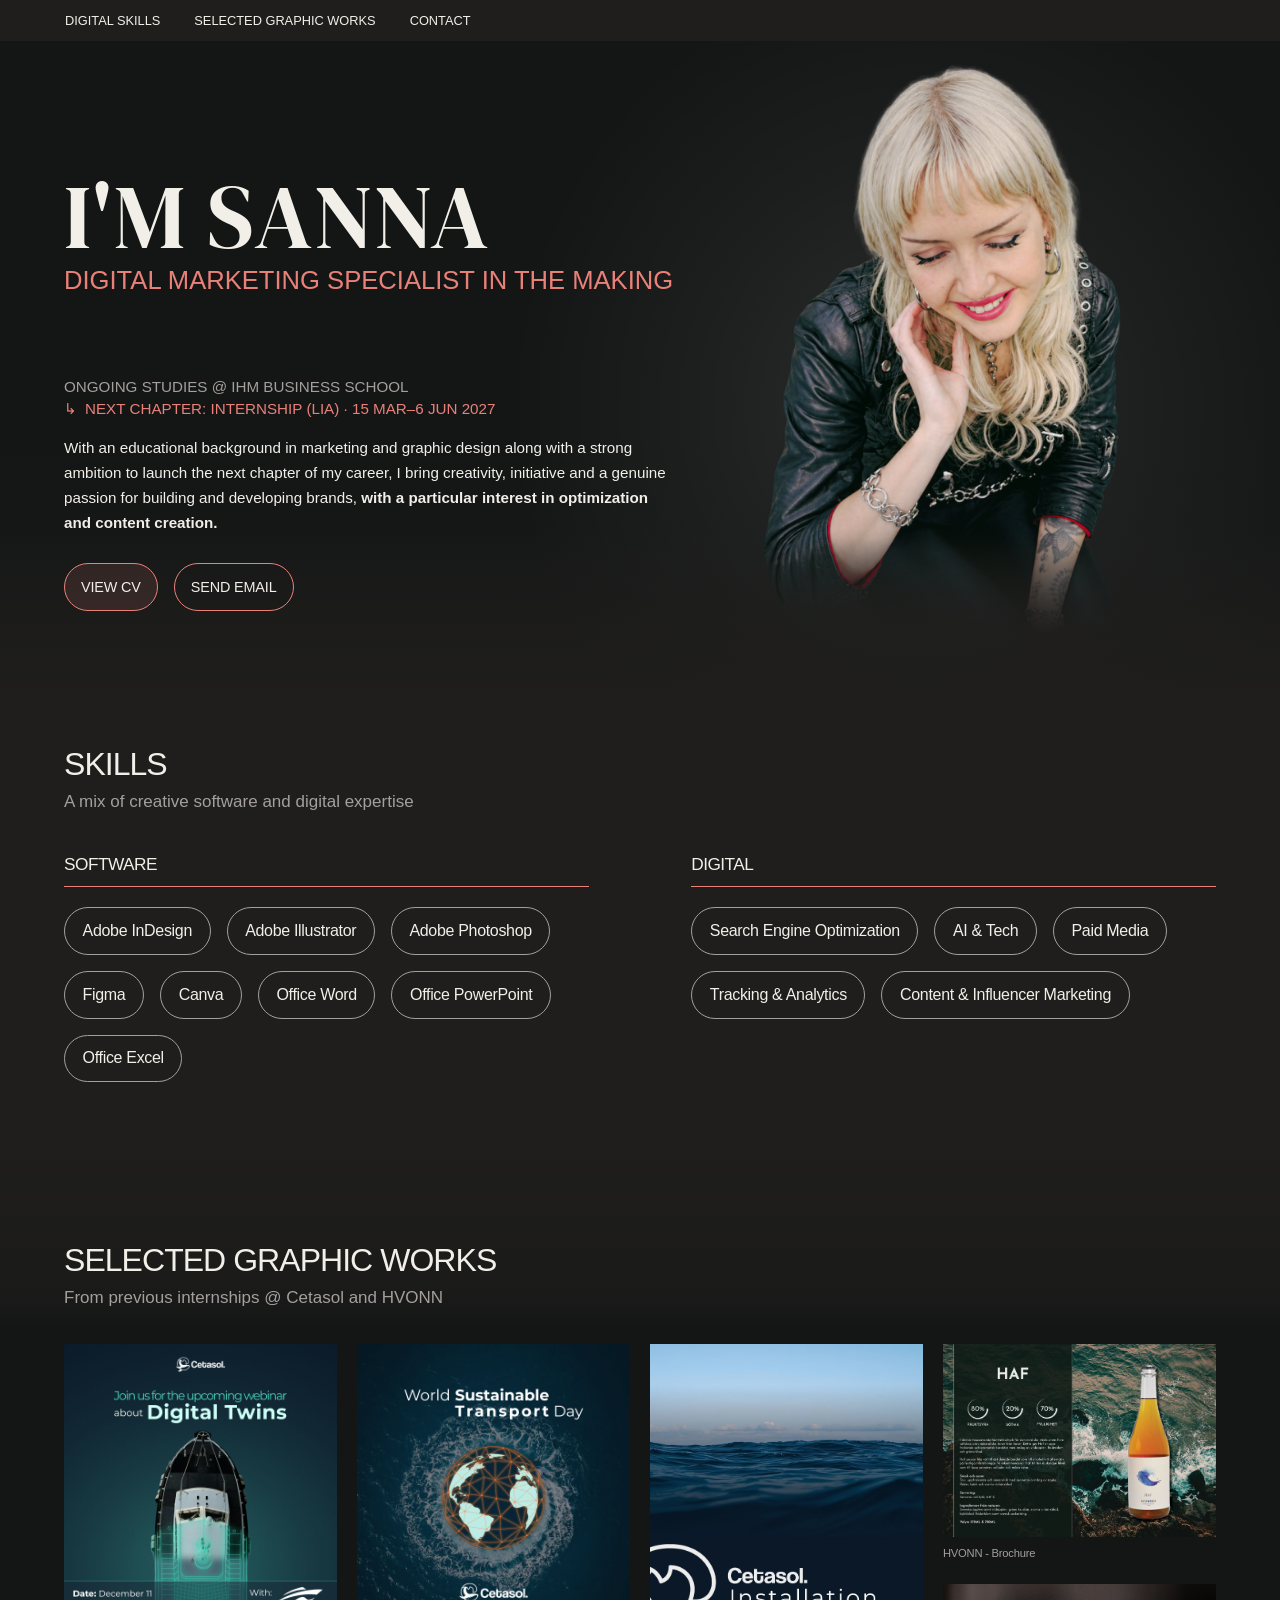
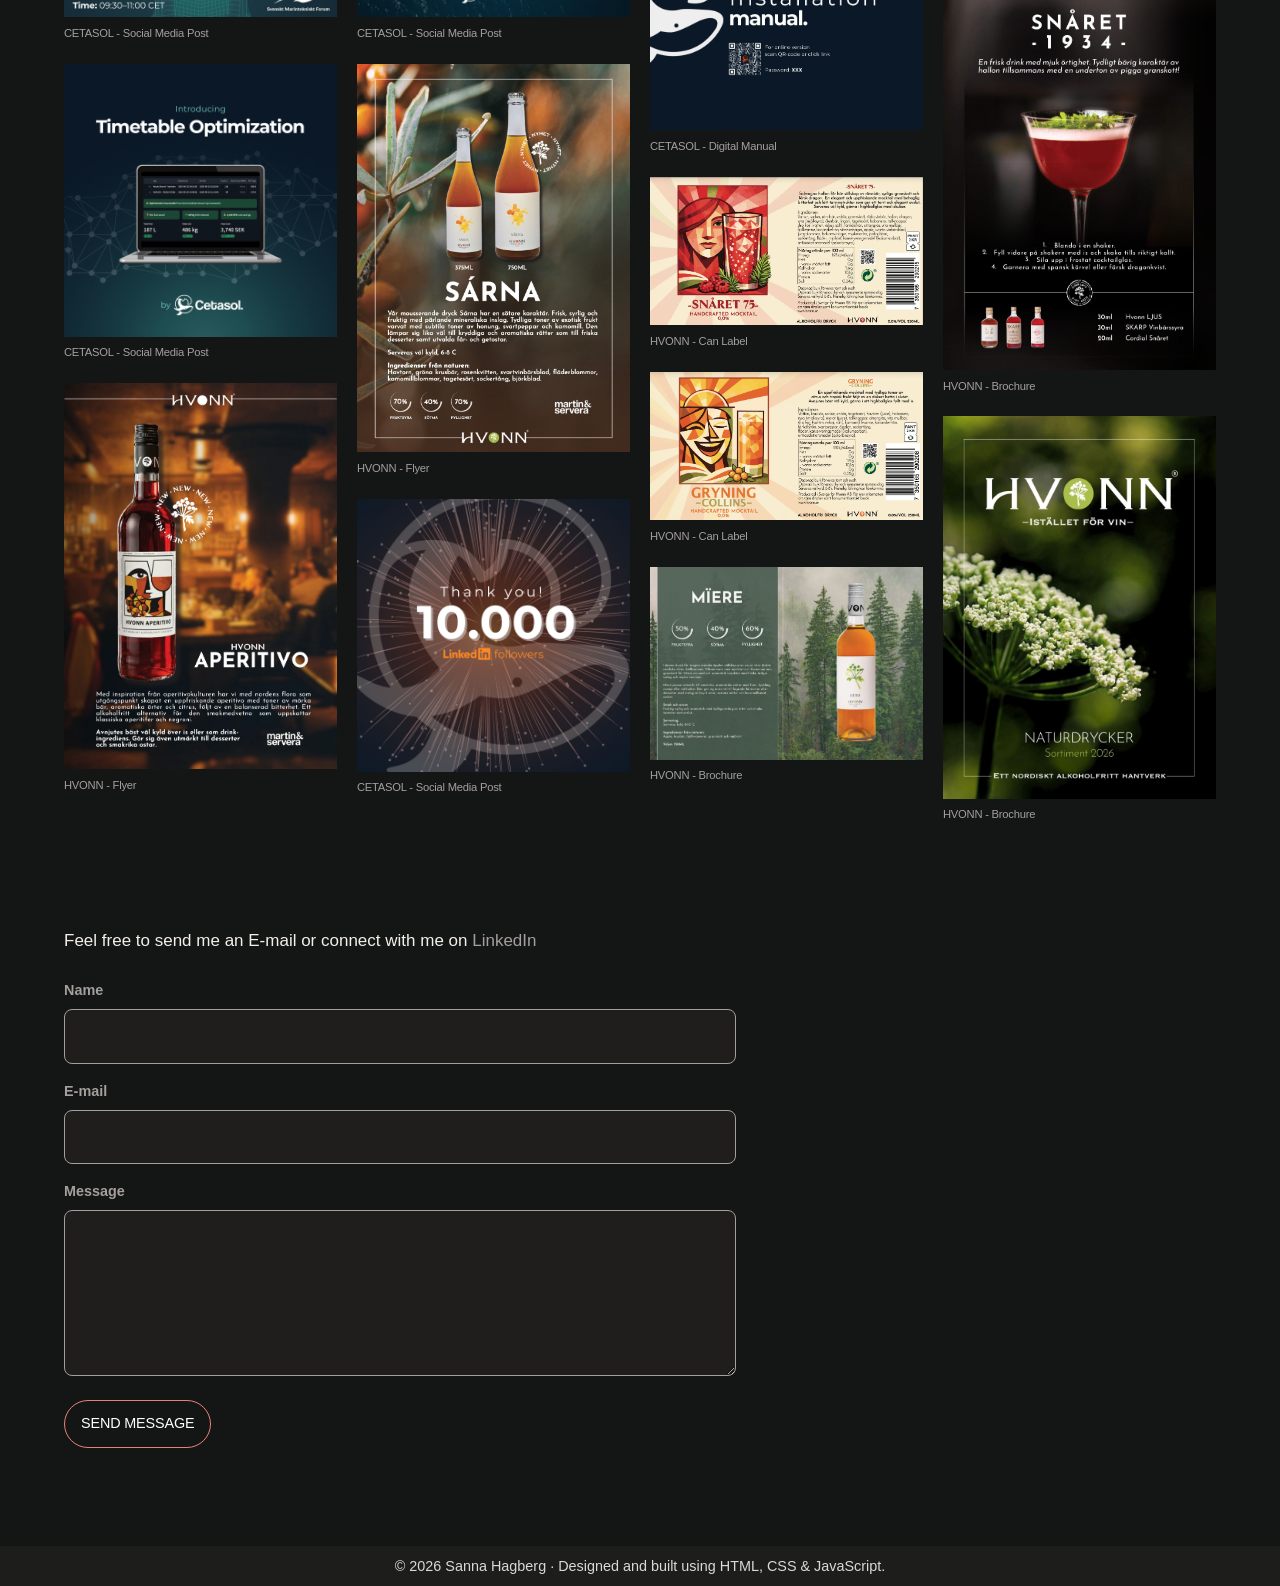
==== commit a014206a: "Adjust mobile hero tagline layout" ====
--- a/index.html
+++ b/index.html
@@ -47,14 +47,16 @@
         <section class="intro">
             <div class="intro-text">
                 <h1><span class="intro-greeting"></span><span class="intro-name">I'M SANNA</span></h1>
-                <p class="intro-roll">DIGITAL MARKETING SPECIALIST IN THE MAKING</p>
+                <p class="intro-roll"><span class="intro-roll-line">DIGITAL MARKETING SPECIALIST</span> <span
+                        class="intro-roll-line">IN THE MAKING</span></p>
                 <p class="intro-studies">ONGOING STUDIES @ IHM BUSINESS SCHOOL</p>
                 <p class="intro-lia"><span aria-hidden="true">↳</span>NEXT CHAPTER: INTERNSHIP (LIA) · 15 MAR–6 JUN 2027
                 </p>
                 <p class="intro-beskrivning">
                     With an educational background in marketing and graphic design along with a strong ambition to
                     launch the next chapter of my career, I bring creativity, initiative and a genuine passion for
-                    building and developing brands, <strong>with a particular interest in optimization and content creation.</strong>
+                    building and developing brands, <strong>with a particular interest in optimization and content
+                        creation.</strong>
                 </p>
                 <div class="intro-actions">
                     <button class="knapp" id="visa-cv" type="button">VIEW CV</button>
@@ -72,7 +74,7 @@
         <section id="tjanster">
             <div class="skills-heading">
                 <h2>SKILLS</h2>
-                <p>A mix of creative software and digital expertise.</p>
+                <p>A mix of creative software and digital expertise</p>
             </div>
             <div class="skills-layout">
                 <div class="skill-group">
--- a/style.css
+++ b/style.css
@@ -257,7 +257,7 @@
     align-items: start;
 }
 
-.skill-group > h3 {
+.skill-group>h3 {
     margin-bottom: 1.25rem;
     padding-bottom: 0.75rem;
     border-bottom: 1px solid var(--accent);
@@ -281,21 +281,19 @@
 #projekt {
     padding-top: clamp(5.5rem, 8vw, 7rem);
     border-bottom: none;
-    background: linear-gradient(
-        to bottom,
-        #1F1E1C 0,
-        rgba(31, 30, 28, 0.6) 145px,
-        rgba(20, 22, 22, 0.6) 190px,
-        #141616 221px
-    );
-}
-
-#projekt > h2 {
+    background: linear-gradient(to bottom,
+            #1F1E1C 0,
+            rgba(31, 30, 28, 0.6) 145px,
+            rgba(20, 22, 22, 0.6) 190px,
+            #141616 221px);
+}
+
+#projekt>h2 {
     color: var(--text);
     margin-bottom: 0.35rem;
 }
 
-#projekt > p {
+#projekt>p {
     margin-bottom: 2rem;
     color: #A49F9D;
     font-size: 1.0625rem;
@@ -335,7 +333,7 @@
     transform: translateY(clamp(1.5rem, 4vh, 3rem));
 }
 
-.intro-text > :not(.intro-actions) {
+.intro-text> :not(.intro-actions) {
     position: relative;
     top: clamp(1.5rem, 4vh, 3rem);
 }
@@ -365,13 +363,48 @@
 
 /* På mindre skärmar hamnar bilden under texten */
 @media (max-width: 48rem) {
+    .skills-heading h2,
+    #projekt>h2 {
+        font-size: clamp(1.1rem, 5.6vw, 1.4rem);
+        white-space: nowrap;
+    }
+
+    .skills-heading p,
+    #projekt>p {
+        font-size: clamp(0.68rem, 3.5vw, 0.86rem);
+        white-space: nowrap;
+    }
+
+    nav ul {
+        flex-wrap: nowrap;
+        gap: 0;
+    }
+
+    nav a {
+        padding: 0.4rem 0.25rem;
+        font-size: clamp(0.56rem, 2.7vw, 0.7rem);
+        white-space: nowrap;
+    }
+
+    .intro-lia {
+        font-size: clamp(0.53rem, 2.7vw, 0.7rem);
+        white-space: nowrap;
+    }
+
     .intro-roll {
-        font-size: clamp(0.64rem, 3.4vw, 1.4rem);
+        font-size: clamp(1rem, 4.5vw, 1.25rem);
+        line-height: 1.2;
+        white-space: normal;
+    }
+
+    .intro-roll-line {
+        display: block;
     }
 
     .intro {
         grid-template-columns: 1fr;
-        gap: 2rem;
+        gap: 2.5rem;
+        padding-bottom: 0.75rem;
         background: radial-gradient(ellipse 24rem 24rem at 50% 78%,
                 rgba(255, 255, 255, 0.10) 0%,
                 rgba(255, 255, 255, 0.04) 42%,
@@ -380,7 +413,7 @@
 
     .intro-bild {
         height: auto;
-        max-width: 400px;
+        max-width: 320px;
         width: 100%;
         margin: 0 auto;
     }
